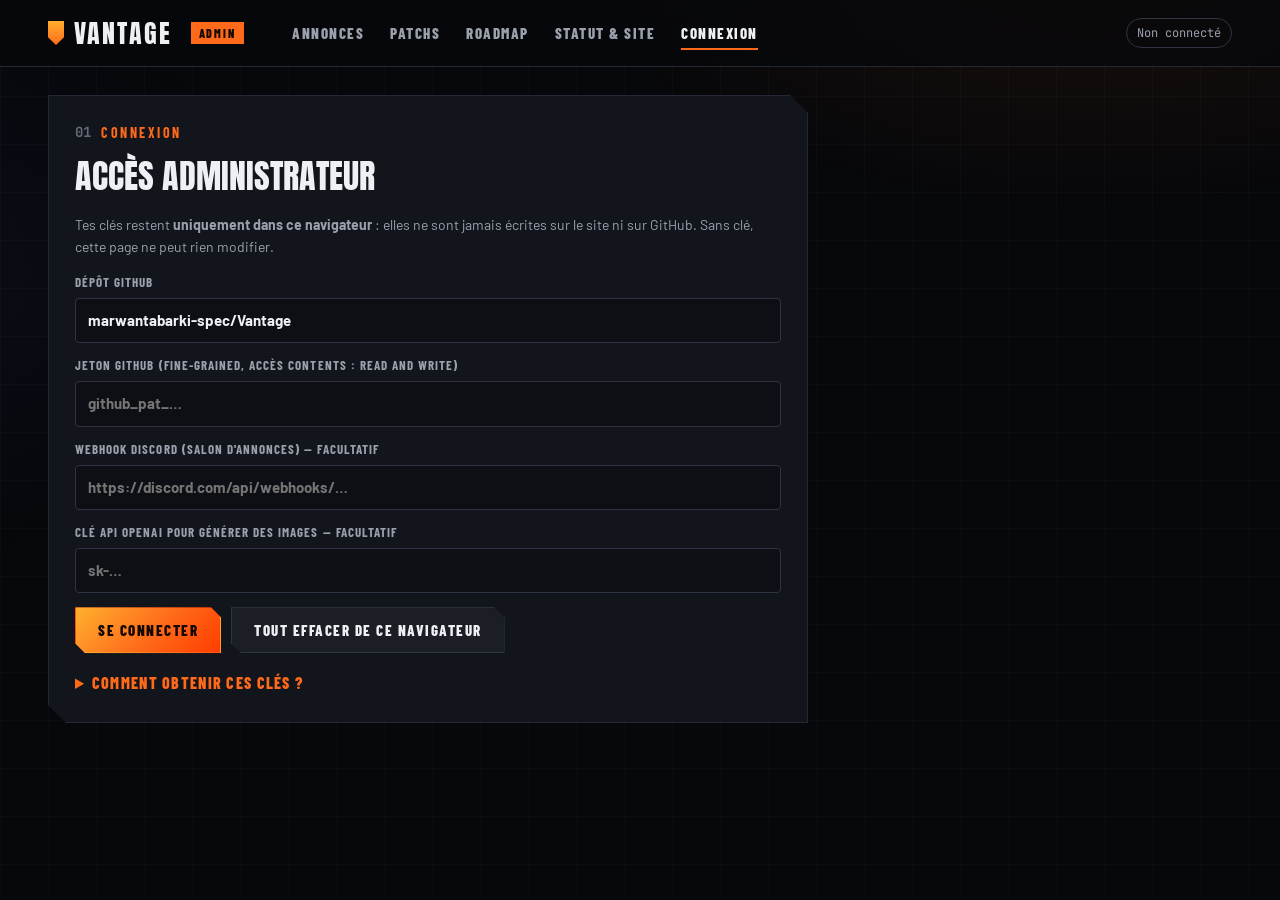
==== admin/index.html @ d1ed4827 "Add files via upload" ====
<!doctype html>
<html lang="fr">
<head>
<meta charset="utf-8">
<meta name="viewport" content="width=device-width, initial-scale=1">
<meta name="robots" content="noindex,nofollow">
<title>VANTAGE · Admin</title>
<link rel="icon" href="../assets/img/favicon.svg" type="image/svg+xml">
<link rel="preconnect" href="https://fonts.googleapis.com">
<link rel="preconnect" href="https://fonts.gstatic.com" crossorigin>
<link href="https://fonts.googleapis.com/css2?family=Anton&family=Barlow+Condensed:wght@500;600;700;800&family=Barlow:wght@400;500;600&family=JetBrains+Mono:wght@500&display=swap" rel="stylesheet">
<link rel="stylesheet" href="../assets/style.css">
<link rel="stylesheet" href="../assets/admin.css">
</head>
<body class="adm">
<header class="top">
  <div class="wrap top-in">
    <a class="brand" href="../"><span class="mark"></span><span class="bname">VANTAGE</span></a>
    <span class="adm-tag">ADMIN</span>
    <nav class="nav adm-tabs" role="tablist">
      <button data-tab="news" class="on">Annonces</button>
      <button data-tab="patches">Patchs</button>
      <button data-tab="roadmap">Roadmap</button>
      <button data-tab="site">Statut &amp; site</button>
      <button data-tab="keys">Connexion</button>
    </nav>
    <span class="adm-sync" id="sync">Hors ligne</span>
  </div>
</header>

<main class="wrap adm-main">
  <!-- LOGIN -->
  <section id="tab-keys" class="tab">
    <div class="adm-card">
      <div class="kicker"><span class="num">01</span>Connexion</div>
      <h2>Accès administrateur</h2>
      <p class="hint">Tes clés restent <b>uniquement dans ce navigateur</b> : elles ne sont jamais écrites sur le site ni sur GitHub. Sans clé, cette page ne peut rien modifier.</p>
      <label>Dépôt GitHub<input id="k-repo" placeholder="marwantabarki-spec/Vantage"></label>
      <label>Jeton GitHub (fine-grained, accès Contents : Read and write)<input id="k-gh" type="password" placeholder="github_pat_…" autocomplete="off"></label>
      <label>Webhook Discord (salon d'annonces) — facultatif<input id="k-wh" type="password" placeholder="https://discord.com/api/webhooks/…" autocomplete="off"></label>
      <label>Clé API OpenAI pour générer des images — facultatif<input id="k-ai" type="password" placeholder="sk-…" autocomplete="off"></label>
      <div class="row"><button class="btn btn-primary" id="k-save">Se connecter</button><button class="btn btn-ghost" id="k-clear">Tout effacer de ce navigateur</button></div>
      <details class="help"><summary>Comment obtenir ces clés ?</summary>
        <ol>
          <li><b>Jeton GitHub</b> : GitHub → photo de profil → Settings → Developer settings → Personal access tokens → <b>Fine-grained tokens</b> → Generate new token. Repository access : <i>Only select repositories</i> → <b>Vantage</b>. Permissions → Repository permissions → <b>Contents : Read and write</b>. Copie le jeton (il commence par <code>github_pat_</code>).</li>
          <li><b>Webhook Discord</b> : sur ton serveur, paramètres du salon d'annonces → Intégrations → Webhooks → Nouveau webhook → Copier l'URL.</li>
          <li><b>Clé OpenAI</b> : platform.openai.com → API keys → Create new secret key. ⚠ L'abonnement ChatGPT (Go, Plus…) ne donne pas accès à l'API : il faut ajouter quelques dollars de crédit dans Billing sur platform.openai.com. Une image coûte environ 0,04 à 0,07 $.</li>
        </ol>
      </details>
    </div>
  </section>

  <!-- NEWS -->
  <section id="tab-news" class="tab on">
    <div class="adm-split">
      <aside class="adm-list"><div class="adm-lh"><b>Annonces</b><button class="btn btn-primary sm" id="news-new">+ Nouvelle</button></div><div id="news-list"></div></aside>
      <div class="adm-edit" id="news-edit"><div class="empty">Choisis une annonce ou crée-en une.</div></div>
    </div>
  </section>

  <!-- PATCHES -->
  <section id="tab-patches" class="tab">
    <div class="adm-split">
      <aside class="adm-list"><div class="adm-lh"><b>Notes de patch</b><button class="btn btn-primary sm" id="patch-new">+ Nouveau</button></div><div id="patch-list"></div></aside>
      <div class="adm-edit" id="patch-edit"><div class="empty">Choisis un patch ou crée-en un.</div></div>
    </div>
  </section>

  <!-- ROADMAP -->
  <section id="tab-roadmap" class="tab">
    <div class="adm-card wide">
      <div class="adm-lh"><div><div class="kicker"><span class="num">//</span>Roadmap</div><h2>Tableau</h2></div><button class="btn btn-primary" id="road-save">Enregistrer et publier</button></div>
      <label>Note en haut de la page<input id="road-note"></label>
      <div class="adm-board" id="road-board"></div>
    </div>
  </section>

  <!-- SITE -->
  <section id="tab-site" class="tab">
    <div class="adm-card wide">
      <div class="adm-lh"><div><div class="kicker"><span class="num">//</span>Site</div><h2>Statut &amp; réglages</h2></div><button class="btn btn-primary" id="site-save">Enregistrer et publier</button></div>
      <div class="grid2">
        <label>État affiché<select id="s-mode"><option value="online">En ligne (normal)</option><option value="degraded">Perturbations</option><option value="maintenance">Maintenance</option></select></label>
        <label>Message d'état (bandeau en haut du site)<input id="s-msg" placeholder="Ex. : Redémarrage des serveurs à 18 h pour la mise à jour 1.6.1"></label>
      </div>
      <label>Bandeau défilant (une ligne par message)<textarea id="s-ticker" rows="4"></textarea></label>
      <div class="grid2">
        <label>Lien Discord<input id="s-discord"></label>
        <label>Lien du jeu Roblox<input id="s-roblox"></label>
      </div>
      <p class="hint">Le nombre de joueurs et les serveurs sont relevés automatiquement sur Roblox toutes les ~10 minutes, et en direct dans le navigateur quand c'est possible.</p>
    </div>
  </section>
</main>

<!-- image picker -->
<dialog id="imgdlg" class="adm-dlg">
  <form method="dialog" class="dlg-in">
    <div class="adm-lh"><b>Image de présentation</b><button class="btn btn-ghost sm" value="cancel">Fermer</button></div>
    <div class="dlg-tabs"><button type="button" data-it="lib" class="on">Bibliothèque</button><button type="button" data-it="up">Importer</button><button type="button" data-it="ai">Générer avec l'IA</button></div>
    <div class="dlg-p on" data-ip="lib"><div class="imggrid" id="img-lib"><div class="empty">Chargement…</div></div></div>
    <div class="dlg-p" data-ip="up">
      <label class="drop" id="drop"><input type="file" id="img-file" accept="image/*" hidden><b>Glisse une image ici</b><span>ou clique pour choisir un fichier (PNG, JPG, WEBP). Elle est redimensionnée en 1600 px et ajoutée au site.</span></label>
    </div>
    <div class="dlg-p" data-ip="ai">
      <div class="grid2">
        <label>Style<select id="ai-style">
          <option value="patch">Affiche de notes de patch</option>
          <option value="roadmap">Visuel de roadmap / saison</option>
          <option value="event">Annonce d'événement</option>
          <option value="free">Libre (seulement ma description)</option>
        </select></label>
        <label>Qualité<select id="ai-q"><option value="medium">Normale (~0,04 $)</option><option value="high">Haute (~0,17 $)</option><option value="low">Brouillon (~0,01 $)</option></select></label>
      </div>
      <label>Description<textarea id="ai-prompt" rows="4" placeholder="Ex. : une mitraillette futuriste rouge et orange avec des veines de lave, posée sur un sol en métal sombre, lumière orange dramatique"></textarea></label>
      <div class="row"><button type="button" class="btn btn-primary" id="ai-go">Générer</button><span class="hint" id="ai-state"></span></div>
      <div id="ai-out" class="ai-out"></div>
    </div>
  </form>
</dialog>

<div class="toast" role="status" aria-live="polite"></div>
<script src="../assets/admin.js"></script>
</body>
</html>
---- assets/style.css ----
:root{
  --bg:#07080b; --bg2:#0d0f14; --panel:#12151c; --panel2:#181c25; --line:#232834; --line2:#2e3443;
  --text:#eef0f4; --dim:#9aa1ad; --dimmer:#646b78;
  --accent:#ff6a1a; --accent2:#ffb02e; --hot:#ff3d00; --discord:#5865f2;
  --new:#3ddc84; --up:#4aa8ff; --fix:#ffb02e; --perf:#c77dff; --bal:#ff5c7a; --bad:#ff4d4d;
  --head:'Anton',Impact,'Arial Narrow',sans-serif; --cond:'Barlow Condensed','Arial Narrow',sans-serif; --body:'Barlow',system-ui,sans-serif; --mono:'JetBrains Mono',ui-monospace,monospace;
  --cut:polygon(0 0,calc(100% - 18px) 0,100% 18px,100% 100%,18px 100%,0 calc(100% - 18px));
}
*{box-sizing:border-box}
html{scroll-behavior:smooth}
body{margin:0;background:var(--bg);color:var(--text);font-family:var(--body);font-size:16px;line-height:1.55;-webkit-font-smoothing:antialiased;overflow-x:hidden}
body::before{content:"";position:fixed;inset:0;pointer-events:none;z-index:-1;
  background:radial-gradient(900px 500px at 85% -10%,rgba(255,106,26,.10),transparent 60%),radial-gradient(700px 500px at -10% 30%,rgba(88,101,242,.06),transparent 60%),
  linear-gradient(rgba(255,255,255,.018) 1px,transparent 1px) 0 0/100% 48px,linear-gradient(90deg,rgba(255,255,255,.018) 1px,transparent 1px) 0 0/48px 100%}
.grain{position:fixed;inset:-50%;pointer-events:none;z-index:100;opacity:.05;
  background-image:url("data:image/svg+xml,%3Csvg xmlns='http://www.w3.org/2000/svg' width='160' height='160'%3E%3Cfilter id='n'%3E%3CfeTurbulence type='fractalNoise' baseFrequency='.9' numOctaves='3'/%3E%3C/filter%3E%3Crect width='100%25' height='100%25' filter='url(%23n)'/%3E%3C/svg%3E");animation:grain 1.2s steps(6) infinite}
@keyframes grain{0%{transform:translate(0,0)}20%{transform:translate(-3%,2%)}40%{transform:translate(2%,-3%)}60%{transform:translate(-2%,-1%)}80%{transform:translate(3%,3%)}}
a{color:inherit}
img{display:block;max-width:100%}
.wrap{max-width:1240px;margin:0 auto;padding:0 28px}
.wrap.narrow{max-width:860px}
h1,h2,h3,h4{margin:0;font-weight:400}
::selection{background:var(--accent);color:#120800}

/* header */
.top{position:sticky;top:0;z-index:30;background:rgba(7,8,11,.78);backdrop-filter:blur(14px) saturate(1.3);-webkit-backdrop-filter:blur(14px) saturate(1.3);border-bottom:1px solid var(--line)}
.top-in{display:flex;align-items:center;gap:18px;height:66px}
.brand{display:flex;align-items:center;gap:10px;text-decoration:none}
.bname{font-family:var(--head);font-size:26px;letter-spacing:.08em}
.mark{width:16px;height:24px;background:linear-gradient(180deg,var(--accent2),var(--accent));clip-path:polygon(0 0,100% 0,100% 68%,50% 100%,0 68%);filter:drop-shadow(0 0 8px rgba(255,106,26,.6))}
.nav{display:flex;align-items:center;gap:2px;margin-left:18px}
.nav a{position:relative;font-family:var(--cond);font-weight:700;text-transform:uppercase;letter-spacing:.1em;font-size:15px;text-decoration:none;color:var(--dim);padding:10px 12px}
.nav a::after{content:"";position:absolute;left:12px;right:12px;bottom:2px;height:2px;background:var(--accent);transform:scaleX(0);transform-origin:left;transition:transform .25s}
.nav a:hover{color:var(--text)} .nav a:hover::after,.nav a.on::after{transform:scaleX(1)}
.nav a.on{color:var(--text)}
.livepill{margin-left:auto;display:inline-flex;align-items:center;gap:8px;font-family:var(--cond);font-weight:700;letter-spacing:.06em;text-decoration:none;font-size:15px;padding:6px 12px;border:1px solid var(--line2);border-radius:999px;background:rgba(61,220,132,.06)}
.livepill em{font-style:normal;color:var(--dim);text-transform:uppercase;font-size:13px}
.ldot,.sdot{width:8px;height:8px;border-radius:50%;background:var(--new);box-shadow:0 0 0 0 rgba(61,220,132,.6);animation:pulse 1.8s infinite;flex:none;display:inline-block}
body[data-mode=maintenance] .ldot,body[data-mode=maintenance] .sdot{background:var(--fix);animation:none}
body[data-mode=degraded] .ldot,body[data-mode=degraded] .sdot{background:var(--fix)}
.off .ldot,.off .sdot,.ldot.off,.sdot.off{background:var(--bad);animation:none}
@keyframes pulse{70%{box-shadow:0 0 0 9px rgba(61,220,132,0)}100%{box-shadow:0 0 0 0 rgba(61,220,132,0)}}
.burger{display:none;background:none;border:1px solid var(--line2);border-radius:6px;width:42px;height:38px;cursor:pointer;position:relative}
.burger span{position:absolute;left:11px;right:11px;height:2px;background:var(--text);transition:.2s}
.burger span:first-child{top:14px}.burger span:last-child{top:22px}
.burger[aria-expanded=true] span:first-child{top:18px;transform:rotate(45deg)}.burger[aria-expanded=true] span:last-child{top:18px;transform:rotate(-45deg)}
.ticker{border-top:1px solid var(--line);overflow:hidden;height:30px;background:linear-gradient(90deg,rgba(255,106,26,.12),rgba(255,106,26,.02))}
.tk{display:flex;width:max-content;animation:tick 38s linear infinite;align-items:center;height:30px}
.tk span{font-family:var(--cond);font-weight:700;text-transform:uppercase;letter-spacing:.14em;font-size:13px;color:#ffd1b3;padding:0 18px;white-space:nowrap}
.tk i{color:var(--accent);font-style:normal;font-size:10px}
@keyframes tick{to{transform:translateX(-50%)}}
.alert{border-bottom:1px solid var(--line)}
.alert .wrap{display:flex;gap:14px;align-items:center;padding-top:12px;padding-bottom:12px;flex-wrap:wrap}
.alert b{font-family:var(--cond);letter-spacing:.12em}
.alert a{margin-left:auto;font-family:var(--cond);font-weight:700;text-transform:uppercase;letter-spacing:.08em;text-decoration:none}
.a-maintenance{background:rgba(255,176,46,.14);color:#ffe0a8}
.a-degraded{background:rgba(255,77,77,.12);color:#ffc4c4}

/* buttons */
.btn{position:relative;display:inline-flex;align-items:center;gap:9px;font-family:var(--cond);font-weight:800;text-transform:uppercase;letter-spacing:.1em;font-size:15px;padding:13px 22px;text-decoration:none;border:1px solid transparent;cursor:pointer;clip-path:polygon(0 0,calc(100% - 10px) 0,100% 10px,100% 100%,10px 100%,0 calc(100% - 10px));transition:transform .15s,filter .15s,background .15s;white-space:nowrap}
.btn:hover{transform:translateY(-2px);filter:brightness(1.12)}
.btn:active{transform:translateY(0)}
.btn:focus-visible,.f:focus-visible,.nav a:focus-visible,a:focus-visible{outline:2px solid var(--accent2);outline-offset:3px}
.btn-primary{background:linear-gradient(135deg,var(--accent2),var(--accent) 55%,var(--hot));color:#140700;box-shadow:0 10px 30px -10px rgba(255,106,26,.7)}
.btn-discord{background:var(--discord);color:#fff}
.btn-ghost{background:rgba(255,255,255,.04);color:var(--text);border-color:var(--line2)}
.btn.sm{padding:8px 14px;font-size:13px}
.ico{width:17px;height:17px;flex:none}
.share{display:flex;flex-wrap:wrap;gap:10px;margin-top:26px}

/* headings */
.kicker{display:flex;align-items:center;gap:10px;font-family:var(--cond);font-weight:700;text-transform:uppercase;letter-spacing:.18em;color:var(--accent);font-size:14px}
.kicker .num{font-family:var(--mono);color:var(--dimmer);letter-spacing:0}
.badge{background:var(--accent);color:#140700;padding:2px 9px;letter-spacing:.08em;clip-path:polygon(0 0,100% 0,calc(100% - 6px) 100%,0 100%)}
.live{width:9px;height:9px;border-radius:50%;background:var(--accent);animation:pulseo 1.8s infinite}
@keyframes pulseo{0%{box-shadow:0 0 0 0 rgba(255,106,26,.7)}70%{box-shadow:0 0 0 10px rgba(255,106,26,0)}100%{box-shadow:0 0 0 0 rgba(255,106,26,0)}}
h1{font-family:var(--head);font-size:clamp(48px,8vw,112px);line-height:.9;letter-spacing:.005em;text-transform:uppercase;margin:14px 0 18px;max-width:13ch;text-shadow:0 8px 40px rgba(0,0,0,.5)}
.lead{font-size:19px;color:#cfd3da;max-width:56ch;margin:0}
.crumb{display:inline-block;font-family:var(--cond);font-weight:700;letter-spacing:.1em;text-transform:uppercase;color:var(--dim);text-decoration:none;margin-bottom:24px;font-size:14px}
.crumb:hover{color:var(--text)}

/* hero */
.hero,.phero{position:relative;overflow:hidden;border-bottom:1px solid var(--line);isolation:isolate}
.bgimg{position:absolute;inset:0;background:center/cover no-repeat;opacity:.6;z-index:-2}
.bgimg.kb{animation:kb 24s ease-in-out infinite alternate;transform-origin:70% 50%}
@keyframes kb{from{transform:scale(1.04)}to{transform:scale(1.14) translateX(-2%)}}
.hero::after,.phero::after{content:"";position:absolute;inset:0;z-index:-1;background:linear-gradient(90deg,var(--bg) 6%,rgba(7,8,11,.82) 40%,rgba(7,8,11,.2) 80%),linear-gradient(0deg,var(--bg) 2%,transparent 50%),linear-gradient(180deg,rgba(7,8,11,.7),transparent 30%)}
.scan{position:absolute;inset:0;z-index:-1;pointer-events:none;background:repeating-linear-gradient(0deg,rgba(255,255,255,.025) 0 1px,transparent 1px 3px);mix-blend-mode:overlay}
.hero-in{display:grid;grid-template-columns:1fr 320px;gap:40px;align-items:end;padding-top:120px;padding-bottom:110px}
.phero .wrap{padding-top:52px;padding-bottom:62px}
.glitch{position:relative}
.glitch::before,.glitch::after{content:attr(data-text);position:absolute;inset:0;pointer-events:none;opacity:0}
.hero:hover .glitch::before{opacity:.7;color:var(--accent);transform:translate(3px,-2px);clip-path:inset(10% 0 55% 0);animation:gl 1.6s infinite steps(2)}
.hero:hover .glitch::after{opacity:.6;color:#4aa8ff;transform:translate(-3px,2px);clip-path:inset(60% 0 8% 0);animation:gl 1.3s infinite steps(2) reverse}
@keyframes gl{0%{clip-path:inset(12% 0 60% 0)}50%{clip-path:inset(48% 0 20% 0)}100%{clip-path:inset(75% 0 4% 0)}}
.hero-status{display:flex;flex-direction:column;gap:4px;text-decoration:none;padding:22px;background:rgba(13,15,20,.72);border:1px solid var(--line2);backdrop-filter:blur(10px);clip-path:var(--cut);transition:border-color .2s,transform .2s}
.hero-status:hover{border-color:var(--accent);transform:translateY(-3px)}
.hs-top{display:flex;align-items:center;gap:8px;font-family:var(--cond);font-weight:700;text-transform:uppercase;letter-spacing:.12em;font-size:13px;color:var(--dim)}
.hero-status>b{font-family:var(--head);font-size:64px;line-height:1;margin-top:6px;font-weight:400}
.hs-l{color:var(--dim);font-size:14px}
.hs-row{display:flex;gap:18px;margin-top:12px;padding-top:12px;border-top:1px solid var(--line);font-size:14px;color:var(--dim)}
.hs-row b{color:var(--text);font-family:var(--cond);font-size:18px}
.hs-go{margin-top:10px;font-family:var(--cond);font-weight:800;text-transform:uppercase;letter-spacing:.1em;color:var(--accent);font-size:14px}
.shero{border-bottom:1px solid var(--line);position:relative;overflow:hidden}
.shero::after{content:"";position:absolute;right:-120px;top:-60px;width:520px;height:340px;background:linear-gradient(135deg,rgba(255,106,26,.25),transparent 70%);transform:skewX(-20deg);filter:blur(10px);z-index:-1}
.shero .wrap{padding-top:70px;padding-bottom:54px}
.pfacts{display:flex;flex-wrap:wrap;gap:28px;margin-top:26px}
.pfacts div{display:flex;flex-direction:column}
.pfacts b{font-family:var(--head);font-size:34px;line-height:1;font-weight:400}
.pfacts span{font-family:var(--cond);font-weight:600;text-transform:uppercase;letter-spacing:.1em;color:var(--dim);font-size:13px}

/* stats */
.stats{display:grid;grid-template-columns:1.4fr repeat(4,1fr);gap:1px;background:var(--line);border:1px solid var(--line);margin-top:-46px;position:relative;z-index:2;clip-path:var(--cut)}
.wrap>.stats:first-child{margin-top:-46px}
.status .stats,.sbanner+.stats{margin-top:18px}
.stat{background:rgba(13,15,20,.94);padding:18px 20px;display:flex;flex-direction:column;gap:6px}
.stat .sl{display:flex;align-items:center;gap:8px;font-family:var(--cond);font-weight:700;text-transform:uppercase;letter-spacing:.12em;color:var(--dim);font-size:13px}
.stat b{font-family:var(--head);font-weight:400;font-size:34px;line-height:1}
.stat.big b{font-size:44px;color:var(--accent)}

/* sections */
.sect-head{display:flex;align-items:flex-end;justify-content:space-between;gap:16px;margin:72px 0 22px}
.sect-head h2{font-family:var(--head);font-size:clamp(34px,4vw,48px);text-transform:uppercase;letter-spacing:.01em;margin-top:6px}
.more{font-family:var(--cond);font-weight:800;text-transform:uppercase;letter-spacing:.1em;color:var(--accent);text-decoration:none;white-space:nowrap}
.more:hover{color:var(--accent2)}

/* news */
.news{display:grid;grid-template-columns:repeat(3,1fr);gap:18px;margin:26px 0}
.news .ncard.feat{grid-column:span 3;grid-template-columns:1.25fr 1fr;display:grid}
.ncard{display:flex;flex-direction:column;background:var(--panel);border:1px solid var(--line);text-decoration:none;overflow:hidden;clip-path:var(--cut);transition:border-color .2s,transform .2s}
.ncard:hover{border-color:var(--accent);transform:translateY(-3px)}
.nimg{aspect-ratio:16/9;overflow:hidden;background:#000}
.nimg img{width:100%;height:100%;object-fit:cover;transition:transform .6s}
.ncard:hover .nimg img{transform:scale(1.06)}
.ncard.feat .nimg{aspect-ratio:auto;min-height:300px}
.nbody{display:flex;gap:16px;padding:18px 20px 22px}
.ncard.feat .nbody{padding:30px;align-items:flex-start}
.ndate{display:flex;flex-direction:column;align-items:center;min-width:52px;padding:6px 4px;border:1px solid var(--line2);font-family:var(--cond);line-height:1}
.ndate b{font-family:var(--head);font-weight:400;font-size:26px}
.ndate span{font-weight:700;letter-spacing:.1em;font-size:12px;color:var(--accent);margin-top:4px}
.nbody h3{font-family:var(--head);font-size:24px;text-transform:uppercase;margin:4px 0 6px;line-height:1.05}
.ncard.feat h3{font-size:clamp(30px,3.4vw,44px)}
.nbody p{margin:0;color:var(--dim);font-size:15px}
.pin{color:var(--accent2)}
.meta{font-family:var(--cond);font-weight:700;text-transform:uppercase;letter-spacing:.12em;color:var(--dimmer);font-size:13px}

/* patch cards */
.grid{display:grid;grid-template-columns:repeat(auto-fill,minmax(330px,1fr));gap:18px;margin:26px 0 8px}
.pcard{position:relative;display:flex;flex-direction:column;background:var(--panel);border:1px solid var(--line);overflow:hidden;text-decoration:none;clip-path:var(--cut);transition:border-color .2s,transform .2s}
.pcard:hover{border-color:var(--accent);transform:translateY(-3px)}
.corner{position:absolute;right:0;top:0;width:18px;height:18px;background:var(--accent);clip-path:polygon(0 0,100% 100%,100% 0);opacity:0;transition:.2s}
.pcard:hover .corner{opacity:1}
.pimg{position:relative;aspect-ratio:16/9;overflow:hidden;background:#000}
.pimg img{width:100%;height:100%;object-fit:cover;transition:transform .6s}
.pcard:hover .pimg img{transform:scale(1.06)}
.ver{position:absolute;left:12px;top:12px;background:var(--accent);color:#140700;font-family:var(--cond);font-weight:800;letter-spacing:.08em;padding:3px 10px;font-size:14px;clip-path:polygon(0 0,100% 0,calc(100% - 6px) 100%,0 100%)}
.pbody{padding:18px 20px 20px;display:flex;flex-direction:column;gap:6px;flex:1}
.pbody h3{font-family:var(--head);font-size:28px;text-transform:uppercase;letter-spacing:.01em;line-height:1.05}
.pbody p{margin:0;color:var(--dim);font-size:15px}
.chips{display:flex;flex-wrap:wrap;gap:6px;margin-top:auto;padding-top:12px}
.chip{font-family:var(--cond);font-weight:800;font-size:12px;letter-spacing:.08em;text-transform:uppercase;padding:3px 8px;background:var(--panel2);border:1px solid var(--line)}
.t-new{color:var(--new)} .t-up{color:var(--up)} .t-fix{color:var(--fix)} .t-perf{color:var(--perf)} .t-bal{color:var(--bal)}

/* patch page */
.pgrid{display:grid;grid-template-columns:280px 1fr;gap:40px;margin-top:44px;margin-bottom:24px}
.side{position:sticky;top:110px;align-self:start;display:flex;flex-direction:column;gap:14px}
.box{background:var(--panel);border:1px solid var(--line);padding:18px;clip-path:var(--cut)}
.bt{font-family:var(--cond);font-weight:800;text-transform:uppercase;letter-spacing:.14em;font-size:13px;color:var(--accent);margin-bottom:12px}
.hl{margin:0;padding:0;list-style:none;display:flex;flex-direction:column;gap:9px}
.hl li{padding-left:18px;position:relative;font-weight:600}
.hl li::before{content:"";position:absolute;left:0;top:.5em;width:8px;height:8px;background:var(--accent);transform:rotate(45deg)}
.toc{display:flex;flex-direction:column}
.toc a{display:flex;justify-content:space-between;color:var(--dim);text-decoration:none;padding:6px 0 6px 12px;border-left:2px solid var(--line)}
.toc a em{font-style:normal;font-family:var(--mono);font-size:12px;color:var(--dimmer)}
.toc a:hover,.toc a.on{color:var(--text);border-left-color:var(--accent)}
.filters{display:flex;flex-wrap:wrap;gap:8px;margin-bottom:6px;position:sticky;top:96px;z-index:5;padding:10px 0;background:linear-gradient(var(--bg) 70%,transparent)}
.f{display:inline-flex;align-items:center;gap:7px;font-family:var(--cond);font-weight:800;text-transform:uppercase;letter-spacing:.1em;font-size:14px;background:var(--panel);color:var(--dim);border:1px solid var(--line2);padding:7px 14px;border-radius:999px;cursor:pointer}
.f i{width:8px;height:8px;border-radius:50%;background:currentColor}
.f.on{background:var(--text);color:var(--bg);border-color:var(--text)}
.nsec{margin-top:36px;scroll-margin-top:150px}
.nsec h2{display:flex;align-items:baseline;justify-content:space-between;font-family:var(--head);font-size:34px;text-transform:uppercase;padding-bottom:12px;border-bottom:2px solid var(--line);margin-bottom:4px;position:relative}
.nsec h2::after{content:"";position:absolute;left:0;bottom:-2px;width:64px;height:2px;background:var(--accent)}
.nsec h2 em{font-style:normal;font-family:var(--mono);font-size:14px;color:var(--dimmer)}
.notes{list-style:none;margin:0;padding:0}
.notes li{display:grid;grid-template-columns:140px 1fr;gap:16px;padding:14px 10px;border-bottom:1px solid #191d26;transition:background .15s}
.notes li:hover{background:rgba(255,255,255,.02)}
.notes li.hide{display:none}
.tag{font-family:var(--cond);font-weight:800;font-size:13px;letter-spacing:.1em;padding-top:2px}
.nsec.empty{display:none}
.endshare{display:flex;flex-wrap:wrap;align-items:center;justify-content:space-between;gap:16px;margin-top:44px;padding:24px;background:linear-gradient(120deg,rgba(88,101,242,.16),rgba(255,106,26,.08));border:1px solid var(--line);clip-path:var(--cut)}
.endshare p{margin:6px 0 0;color:var(--dim)}
.endshare .share{margin-top:0}
.pager{display:flex;justify-content:space-between;gap:12px;margin-top:30px}
.pager a{display:flex;flex-direction:column;font-family:var(--cond);font-weight:800;text-transform:uppercase;letter-spacing:.06em;color:var(--text);text-decoration:none;padding:14px 18px;border:1px solid var(--line);flex:1;max-width:48%}
.pager a.r{text-align:right;margin-left:auto}
.pager small{color:var(--dimmer);letter-spacing:.12em;font-size:12px}
.pager a:hover{border-color:var(--accent)}
.post{margin:40px 0}
.post p{font-size:19px;color:#d6d9df;margin:0 0 18px}

/* roadmap */
.board{display:grid;grid-template-columns:repeat(4,1fr);gap:14px;margin:26px 0}
.rcol{background:var(--bg2);border:1px solid var(--line);padding:16px;position:relative}
.rcol::before{content:"";position:absolute;left:0;right:0;top:0;height:3px;background:var(--line2)}
.r-done::before{background:var(--new)} .r-progress::before{background:linear-gradient(90deg,var(--accent),var(--accent2))} .r-planned::before{background:var(--up)}
.rhead{display:flex;align-items:center;gap:9px;font-family:var(--cond);font-weight:800;text-transform:uppercase;letter-spacing:.12em;margin-bottom:14px}
.rn{font-family:var(--mono);color:var(--dimmer);font-weight:500;letter-spacing:0}
.rhead .n{margin-left:auto;color:var(--dimmer);font-family:var(--mono);font-weight:500}
.dot{width:9px;height:9px;border-radius:50%}
.r-done .dot{background:var(--new)} .r-progress .dot{background:var(--accent);animation:pulseo 1.8s infinite} .r-planned .dot{background:var(--up)} .r-ideas .dot{background:var(--dimmer)}
.rcol ul{list-style:none;margin:0;padding:0;display:flex;flex-direction:column;gap:10px}
.ritem{background:var(--panel);border:1px solid var(--line);padding:14px;transition:border-color .2s,transform .2s}
.ritem:hover{border-color:var(--line2);transform:translateX(3px)}
.rtag{display:inline-block;font-family:var(--cond);font-weight:800;font-size:11px;letter-spacing:.12em;text-transform:uppercase;color:var(--dim);border:1px solid var(--line2);padding:1px 7px}
.r-done .rtag{color:var(--new);border-color:rgba(61,220,132,.35)}
.r-progress .rtag{color:var(--accent);border-color:rgba(255,106,26,.4)}
.ritem h4{font-family:var(--cond);font-weight:800;font-size:20px;text-transform:uppercase;letter-spacing:.03em;margin:8px 0 4px;line-height:1.1}
.ritem p{margin:0;color:var(--dim);font-size:14px}

/* status */
.sbanner{display:flex;align-items:center;gap:16px;margin-top:36px;padding:20px 22px;background:var(--panel);border:1px solid var(--line);border-left:4px solid var(--new);clip-path:var(--cut)}
.sbanner .sdot{width:14px;height:14px}
.sbanner div{display:flex;flex-direction:column}
.sbanner b{font-family:var(--head);font-weight:400;font-size:28px;text-transform:uppercase;line-height:1.1}
.sbanner span{color:var(--dim)}
.sbanner .upd{margin-left:auto;font-family:var(--cond);text-transform:uppercase;letter-spacing:.1em;font-size:13px;text-align:right}
.sbanner .upd b{font-family:var(--cond);font-size:14px;color:var(--text)}
body[data-mode=maintenance] .sbanner,body[data-mode=degraded] .sbanner{border-left-color:var(--fix)}
.sbanner.off{border-left-color:var(--bad)}
.servers{display:grid;grid-template-columns:repeat(auto-fill,minmax(250px,1fr));gap:12px}
.srv{background:var(--panel);border:1px solid var(--line);padding:14px 16px}
.srv-h{display:flex;justify-content:space-between;font-family:var(--cond);font-weight:800;text-transform:uppercase;letter-spacing:.08em}
.srv-h span{color:var(--dim);font-family:var(--mono);font-weight:500;font-size:13px;letter-spacing:0}
.bar{height:6px;background:var(--panel2);margin:10px 0 8px;overflow:hidden}
.bar i{display:block;height:100%;background:linear-gradient(90deg,var(--accent),var(--accent2))}
.srv-f{display:flex;gap:14px;font-family:var(--mono);font-size:12px;color:var(--dim)}
.empty{grid-column:1/-1;padding:28px;text-align:center;color:var(--dim);border:1px dashed var(--line2)}
.fine{color:var(--dimmer);font-size:14px;margin-top:18px}

/* footer */
.foot{margin-top:90px;border-top:1px solid var(--line);background:linear-gradient(180deg,var(--bg2),var(--bg))}
.foot-cta{display:flex;flex-wrap:wrap;align-items:center;justify-content:space-between;gap:20px;padding:56px 0 40px;border-bottom:1px solid var(--line)}
.foot-cta h2{font-family:var(--head);font-size:clamp(40px,5vw,64px);text-transform:uppercase;line-height:1;margin-top:8px}
.foot-cta .share{margin-top:0}
.foot-in{display:flex;flex-wrap:wrap;align-items:center;gap:22px;padding:26px 0 34px;color:var(--dimmer);font-size:14px}
.foot-in nav{display:flex;gap:16px;flex-wrap:wrap}
.foot-in nav a{text-decoration:none;color:var(--dim);font-family:var(--cond);font-weight:700;text-transform:uppercase;letter-spacing:.08em}
.foot-in nav a:hover{color:var(--text)}
.legal{margin-left:auto}
.toast{position:fixed;left:50%;bottom:24px;transform:translate(-50%,20px);opacity:0;background:var(--text);color:var(--bg);font-weight:600;padding:11px 18px;transition:.2s;pointer-events:none;z-index:200;clip-path:polygon(0 0,calc(100% - 8px) 0,100% 8px,100% 100%,8px 100%,0 calc(100% - 8px))}
.toast.show{opacity:1;transform:translate(-50%,0)}

/* reveal */
.rv{opacity:0;transform:translateY(18px);transition:opacity .6s ease,transform .6s ease}
.rv.in{opacity:1;transform:none}

@media (max-width:1080px){
  .nav a{padding:10px 8px;font-size:14px}
  .hero-in{grid-template-columns:1fr}
  .hero-status{max-width:360px}
  .stats{grid-template-columns:repeat(3,1fr)}
  .stat.big{grid-column:span 3}
  .board{grid-template-columns:repeat(2,1fr)}
  .pgrid{grid-template-columns:1fr}
  .side{position:static}
  .news{grid-template-columns:1fr 1fr}
  .news .ncard.feat{grid-column:span 2}
}
@media (max-width:860px){
  .burger{display:block}
  .hide-m{display:none}
  .nav{display:none;position:absolute;top:66px;left:0;right:0;flex-direction:column;align-items:stretch;background:var(--bg2);border-bottom:1px solid var(--line);padding:8px 16px 14px;margin:0}
  .nav.open{display:flex}
  .nav a{padding:12px 4px}
  .livepill{margin-left:auto}
}
@media (max-width:640px){
  .wrap{padding:0 16px}
  .bname{font-size:22px}
  .livepill em{display:none}
  .hero-in{padding-top:70px;padding-bottom:84px}
  .stats{grid-template-columns:1fr 1fr}
  .stat.big{grid-column:span 2}
  .board,.news{grid-template-columns:1fr}
  .news .ncard.feat{grid-column:auto;grid-template-columns:1fr}
  .ncard.feat .nimg{min-height:0;aspect-ratio:16/9}
  .notes li{grid-template-columns:1fr;gap:4px}
  .grid{grid-template-columns:1fr}
  .sbanner{flex-wrap:wrap}
  .sbanner .upd{margin-left:0;text-align:left}
  .pager{flex-direction:column}
  .pager a{max-width:none}
  .legal{margin-left:0}
  .sect-head{flex-wrap:wrap;margin-top:56px}
  .more{white-space:normal}
  .hero-status{max-width:none}
}
@media (prefers-reduced-motion:reduce){*,*::before,*::after{transition:none!important;animation:none!important}.rv{opacity:1;transform:none}}
---- assets/admin.css ----
.adm .top .nav{display:flex;position:static}
.adm-tag{font-family:var(--cond);font-weight:800;letter-spacing:.16em;font-size:12px;color:#140700;background:var(--accent);padding:2px 8px}
.adm-tabs button{background:none;border:0;color:var(--dim);font-family:var(--cond);font-weight:800;text-transform:uppercase;letter-spacing:.1em;font-size:15px;padding:10px 12px;cursor:pointer;position:relative}
.adm-tabs button.on{color:var(--text)}
.adm-tabs button.on::after{content:"";position:absolute;left:12px;right:12px;bottom:2px;height:2px;background:var(--accent)}
.adm-sync{margin-left:auto;font-family:var(--mono);font-size:12px;color:var(--dim);padding:5px 10px;border:1px solid var(--line2);border-radius:999px;white-space:nowrap}
.adm-sync.ok{color:var(--new);border-color:rgba(61,220,132,.4)}
.adm-sync.busy{color:var(--accent2);border-color:rgba(255,176,46,.4)}
.adm-sync.err{color:var(--bad);border-color:rgba(255,77,77,.4)}
.adm-main{padding-top:28px;padding-bottom:80px}
.tab{display:none}.tab.on{display:block}
.adm-card{background:var(--panel);border:1px solid var(--line);padding:26px;max-width:760px;clip-path:var(--cut)}
.adm-card.wide{max-width:none}
.adm-card h2,.adm-edit h2{font-family:var(--head);font-size:34px;text-transform:uppercase;margin:6px 0 12px}
.hint{color:var(--dim);font-size:14px;margin:4px 0 14px}
.adm label{display:flex;flex-direction:column;gap:6px;font-family:var(--cond);font-weight:700;text-transform:uppercase;letter-spacing:.08em;font-size:13px;color:var(--dim);margin:12px 0}
.adm input,.adm textarea,.adm select{font:inherit;font-family:var(--body);text-transform:none;letter-spacing:0;font-size:15px;color:var(--text);background:var(--bg2);border:1px solid var(--line2);padding:10px 12px;border-radius:4px;width:100%}
.adm input:focus,.adm textarea:focus,.adm select:focus{outline:none;border-color:var(--accent)}
.adm input[type=checkbox]{width:18px;height:18px;accent-color:var(--accent)}
.chk{flex-direction:row!important;align-items:center}
.row{display:flex;flex-wrap:wrap;gap:10px;align-items:center;margin-top:14px}
.grid2{display:grid;grid-template-columns:1fr 1fr;gap:0 16px}
.grid3{display:grid;grid-template-columns:1fr 1fr 1fr;gap:0 16px}
.help{margin-top:18px;color:var(--dim)}
.help summary{cursor:pointer;font-family:var(--cond);font-weight:800;text-transform:uppercase;letter-spacing:.08em;color:var(--accent)}
.help li{margin:8px 0}
.adm-split{display:grid;grid-template-columns:300px 1fr;gap:20px;align-items:start}
.adm-list{background:var(--panel);border:1px solid var(--line);padding:14px;position:sticky;top:90px}
.adm-lh{display:flex;align-items:center;justify-content:space-between;gap:12px;margin-bottom:12px}
.adm-lh b{font-family:var(--cond);font-weight:800;text-transform:uppercase;letter-spacing:.1em}
.li{display:block;width:100%;text-align:left;background:var(--bg2);border:1px solid var(--line);color:var(--text);padding:10px 12px;margin-bottom:6px;cursor:pointer;font:inherit}
.li small{display:block;color:var(--dimmer);font-family:var(--mono);font-size:11px}
.li.on{border-color:var(--accent);background:rgba(255,106,26,.08)}
.adm-edit{background:var(--panel);border:1px solid var(--line);padding:24px;min-height:300px}
.imgpick{display:flex;gap:14px;align-items:center}
.imgpick img{width:200px;aspect-ratio:16/9;object-fit:cover;border:1px solid var(--line2);background:#000}
.secb{border:1px solid var(--line2);padding:14px;margin:14px 0;background:var(--bg2)}
.itemrow{display:grid;grid-template-columns:150px 1fr auto;gap:8px;margin:8px 0;align-items:start}
.itemrow textarea{min-height:42px}
.x{background:none;border:1px solid var(--line2);color:var(--dim);width:36px;height:40px;cursor:pointer;border-radius:4px}
.x:hover{color:var(--bad);border-color:var(--bad)}
.adm-board{display:grid;grid-template-columns:repeat(4,1fr);gap:12px;margin-top:16px}
.ab-col{background:var(--bg2);border:1px solid var(--line);padding:12px}
.ab-col h3{font-family:var(--cond);font-weight:800;text-transform:uppercase;letter-spacing:.1em;font-size:16px;margin-bottom:10px;display:flex;justify-content:space-between}
.ab-it{background:var(--panel);border:1px solid var(--line);padding:10px;margin-bottom:8px}
.ab-it input,.ab-it textarea{font-size:14px;padding:7px 9px;margin-bottom:6px}
.ab-tools{display:flex;gap:4px;flex-wrap:wrap}
.ab-tools button{background:var(--panel2);border:1px solid var(--line2);color:var(--dim);padding:4px 8px;cursor:pointer;font-family:var(--mono);font-size:12px}
.ab-tools button:hover{color:var(--text);border-color:var(--accent)}
.adm-dlg{background:var(--panel);color:var(--text);border:1px solid var(--line2);padding:0;width:min(920px,94vw);max-height:90vh}
.adm-dlg::backdrop{background:rgba(0,0,0,.7);backdrop-filter:blur(4px)}
.dlg-in{padding:20px;display:block}
.dlg-tabs{display:flex;gap:6px;margin-bottom:14px}
.dlg-tabs button{background:var(--bg2);border:1px solid var(--line2);color:var(--dim);padding:8px 14px;cursor:pointer;font-family:var(--cond);font-weight:800;text-transform:uppercase;letter-spacing:.08em}
.dlg-tabs button.on{color:var(--bg);background:var(--text)}
.dlg-p{display:none}.dlg-p.on{display:block}
.imggrid{display:grid;grid-template-columns:repeat(auto-fill,minmax(180px,1fr));gap:10px;max-height:56vh;overflow:auto}
.imggrid button{padding:0;border:2px solid transparent;background:#000;cursor:pointer}
.imggrid button:hover{border-color:var(--accent)}
.imggrid img{width:100%;aspect-ratio:16/9;object-fit:cover}
.drop{display:flex!important;flex-direction:column;align-items:center;justify-content:center;text-align:center;gap:8px;min-height:220px;border:2px dashed var(--line2);cursor:pointer;text-transform:none!important}
.drop b{font-family:var(--head);font-size:26px;color:var(--text);font-weight:400;text-transform:uppercase}
.drop.over{border-color:var(--accent);background:rgba(255,106,26,.06)}
.ai-out img{width:100%;margin-top:14px;border:1px solid var(--line2)}
@media (max-width:900px){.adm-split{grid-template-columns:1fr}.adm-list{position:static}.adm-board{grid-template-columns:1fr 1fr}.grid2,.grid3{grid-template-columns:1fr}.adm .top-in{flex-wrap:wrap;height:auto;padding:10px 0}.adm-tabs{order:3;width:100%;overflow:auto}}
@media (max-width:560px){.adm-board{grid-template-columns:1fr}.itemrow{grid-template-columns:1fr auto}.itemrow select{grid-column:1/-1}}
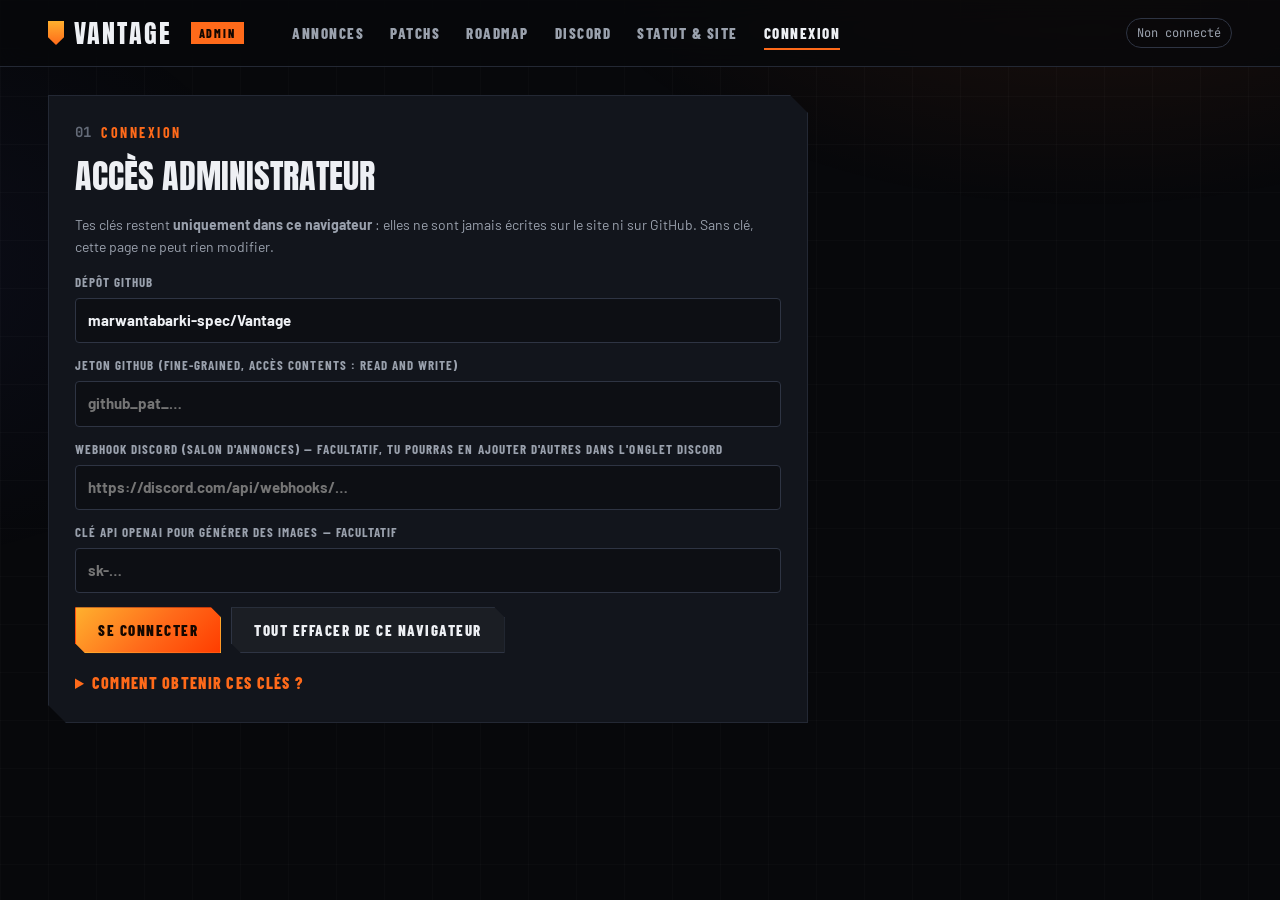
==== commit ca685ae4: "Add files via upload" ====
--- a/admin/index.html
+++ b/admin/index.html
@@ -21,6 +21,7 @@
       <button data-tab="news" class="on">Annonces</button>
       <button data-tab="patches">Patchs</button>
       <button data-tab="roadmap">Roadmap</button>
+      <button data-tab="discord">Discord</button>
       <button data-tab="site">Statut &amp; site</button>
       <button data-tab="keys">Connexion</button>
     </nav>
@@ -37,7 +38,7 @@
       <p class="hint">Tes clés restent <b>uniquement dans ce navigateur</b> : elles ne sont jamais écrites sur le site ni sur GitHub. Sans clé, cette page ne peut rien modifier.</p>
       <label>Dépôt GitHub<input id="k-repo" placeholder="marwantabarki-spec/Vantage"></label>
       <label>Jeton GitHub (fine-grained, accès Contents : Read and write)<input id="k-gh" type="password" placeholder="github_pat_…" autocomplete="off"></label>
-      <label>Webhook Discord (salon d'annonces) — facultatif<input id="k-wh" type="password" placeholder="https://discord.com/api/webhooks/…" autocomplete="off"></label>
+      <label>Webhook Discord (salon d'annonces) — facultatif, tu pourras en ajouter d'autres dans l'onglet Discord<input id="k-wh" type="password" placeholder="https://discord.com/api/webhooks/…" autocomplete="off"></label>
       <label>Clé API OpenAI pour générer des images — facultatif<input id="k-ai" type="password" placeholder="sk-…" autocomplete="off"></label>
       <div class="row"><button class="btn btn-primary" id="k-save">Se connecter</button><button class="btn btn-ghost" id="k-clear">Tout effacer de ce navigateur</button></div>
       <details class="help"><summary>Comment obtenir ces clés ?</summary>
@@ -72,6 +73,39 @@
       <div class="adm-lh"><div><div class="kicker"><span class="num">//</span>Roadmap</div><h2>Tableau</h2></div><button class="btn btn-primary" id="road-save">Enregistrer et publier</button></div>
       <label>Note en haut de la page<input id="road-note"></label>
       <div class="adm-board" id="road-board"></div>
+    </div>
+  </section>
+
+  <!-- DISCORD -->
+  <section id="tab-discord" class="tab">
+    <div class="dc-wrap">
+      <aside class="dc-side">
+        <div class="adm-card">
+          <div class="kicker"><span class="num">//</span>Webhook Discord</div>
+          <h2>Message</h2>
+          <p class="hint" id="dc-origin">Message libre</p>
+          <label>Salon<select id="dc-hooks"></select></label>
+          <div class="row tight"><button class="btn btn-ghost sm" id="dc-addhook">+ Webhook</button><button class="btn btn-ghost sm" id="dc-delhook">Retirer</button></div>
+          <div class="bt" style="margin-top:20px">Partir de la page du site</div>
+          <div class="row tight"><button class="btn btn-ghost sm" id="dc-t-news">Dernière annonce</button><button class="btn btn-ghost sm" id="dc-t-patch">Dernier patch</button><button class="btn btn-ghost sm" id="dc-t-road">Roadmap</button><button class="btn btn-ghost sm" id="dc-t-blank">Vierge</button></div>
+          <div class="bt" style="margin-top:20px">Mention</div>
+          <div class="row tight"><button class="btn btn-ghost sm" id="dc-ping-e">@everyone</button><button class="btn btn-ghost sm" id="dc-ping-h">@here</button></div>
+          <div class="bt" style="margin-top:20px">Cartes (10 max)</div>
+          <div id="dc-embeds"></div>
+          <button class="btn btn-ghost sm" id="dc-addemb">+ Carte</button>
+        </div>
+      </aside>
+      <div class="dc-main">
+        <div class="dc-tips">Clique sur un texte pour l’écrire · clique sur une image pour la changer (clic droit = retirer) · clique sur la barre de couleur · jusqu’à 4 images par carte (galerie)</div>
+        <div class="dc-preview" id="dc-preview"></div>
+        <div class="dc-actions">
+          <span class="dc-count" id="dc-count"></span>
+          <button class="btn btn-ghost" id="dc-json">Copier le JSON</button>
+          <button class="btn btn-ghost" id="dc-update" disabled>Mettre à jour le dernier envoi</button>
+          <button class="btn btn-discord" id="dc-send">Envoyer sur Discord</button>
+        </div>
+        <p class="hint" id="dc-last"></p>
+      </div>
     </div>
   </section>
 
@@ -121,5 +155,6 @@
 
 <div class="toast" role="status" aria-live="polite"></div>
 <script src="../assets/admin.js"></script>
+<script src="../assets/discord.js"></script>
 </body>
 </html>
--- a/assets/admin.css
+++ b/assets/admin.css
@@ -64,3 +64,77 @@
 .ai-out img{width:100%;margin-top:14px;border:1px solid var(--line2)}
 @media (max-width:900px){.adm-split{grid-template-columns:1fr}.adm-list{position:static}.adm-board{grid-template-columns:1fr 1fr}.grid2,.grid3{grid-template-columns:1fr}.adm .top-in{flex-wrap:wrap;height:auto;padding:10px 0}.adm-tabs{order:3;width:100%;overflow:auto}}
 @media (max-width:560px){.adm-board{grid-template-columns:1fr}.itemrow{grid-template-columns:1fr auto}.itemrow select{grid-column:1/-1}}
+
+/* ---------------------------------------------------------------- Discord composer */
+.dc-wrap{display:grid;grid-template-columns:330px 1fr;gap:20px;align-items:start}
+.dc-side{position:sticky;top:90px}
+.dc-side .adm-card{padding:20px}
+.row.tight{margin-top:8px;gap:6px}
+.dc-emb{background:var(--bg2);border:1px solid var(--line);padding:10px;margin:8px 0;display:flex;flex-direction:column;gap:6px}
+.dc-emb b{font-family:var(--cond);text-transform:uppercase;letter-spacing:.08em;display:flex;align-items:center;gap:8px}
+.dc-sw{position:absolute;width:0;height:0}
+.dc-emb input{font-size:13px;padding:7px 9px}
+.mini{background:var(--panel2);border:1px solid var(--line2);color:var(--dim);padding:5px 8px;cursor:pointer;font-family:var(--cond);font-weight:700;letter-spacing:.04em;font-size:12px;text-transform:uppercase}
+.mini:hover{color:var(--text);border-color:var(--accent)} .mini.bad:hover{border-color:var(--bad);color:var(--bad)}
+.dc-tips{font-family:var(--cond);font-weight:600;letter-spacing:.06em;text-transform:uppercase;font-size:12px;color:var(--dim);margin-bottom:10px}
+.dc-preview{background:#313338;border:1px solid #1e1f22;border-radius:8px;padding:18px 18px 22px;font-family:'gg sans','Noto Sans','Barlow',system-ui,sans-serif;color:#dbdee1;font-size:15px;line-height:1.375}
+.dc-actions{display:flex;flex-wrap:wrap;align-items:center;gap:10px;margin-top:14px}
+.dc-count{margin-right:auto;font-family:var(--mono);font-size:12px;color:var(--dim)}
+.dc-count.bad{color:var(--bad)}
+.dc-actions .btn:disabled{opacity:.45;cursor:not-allowed;transform:none}
+/* discord look */
+.dmsg{display:flex;gap:16px}
+.dav{flex:none;width:40px;height:40px;border-radius:50%;overflow:hidden;border:0;padding:0;cursor:pointer;background:var(--accent);color:#140700;font-family:var(--head);font-size:20px}
+.dav img{width:100%;height:100%;object-fit:cover}
+.dbody{flex:1;min-width:0}
+.dhead{display:flex;align-items:baseline;gap:6px;flex-wrap:wrap}
+.dname{font-weight:600;color:#f2f3f5;font-size:16px}
+.dapp{background:#5865f2;color:#fff;font-size:10px;font-weight:700;padding:1px 5px;border-radius:3px;letter-spacing:.02em;transform:translateY(-2px)}
+.dtime{color:#949ba4;font-size:12px}
+.dcontent{margin:2px 0 4px;white-space:normal;min-height:22px}
+.ment{background:rgba(88,101,242,.3);color:#c9cdfb;border-radius:3px;padding:0 2px;font-weight:500}
+.demb{position:relative;display:grid;grid-template-columns:4px 1fr;max-width:520px;background:#2b2d31;border-radius:4px;margin-top:8px;overflow:hidden}
+.demb>.dgrid,.demb>.dimgs,.demb>.dfoot{grid-column:2}
+.dbar{grid-row:1/span 3;background:var(--bar);cursor:pointer;position:relative}
+.dbar input{position:absolute;inset:0;opacity:0;cursor:pointer;width:100%;height:100%}
+.dgrid{display:grid;grid-template-columns:1fr auto;gap:16px;padding:10px 16px 0 12px}
+.dmain{min-width:0}
+.dauthor{display:flex;align-items:center;gap:8px;margin-top:4px}
+.dauthor img{width:24px;height:24px;border-radius:50%}
+.dauthn{font-size:14px;font-weight:600;color:#f2f3f5}
+.dtitle{font-weight:600;color:#f2f3f5;font-size:16px;margin-top:6px}
+.dtitle.linked{color:#00a8fc}
+.ddesc{font-size:14px;margin-top:6px;color:#dbdee1}
+.ddesc a,.dfv a,.dcontent a{color:#00a8fc;text-decoration:none}
+.ddesc code,.dfv code{background:#1e1f22;padding:1px 4px;border-radius:3px;font-size:13px}
+.ddesc .dq{display:block;border-left:4px solid #4e5058;padding-left:10px}
+.ddesc .h1{font-size:22px;font-weight:700;display:block}.ddesc .h2{font-size:19px;font-weight:700;display:block}.ddesc .h3{font-size:16px;font-weight:700;display:block}
+.dfields{display:flex;flex-wrap:wrap;gap:8px 0;margin-top:8px}
+.dfield{position:relative;flex:0 0 100%;padding-right:4px}
+.dfield.inl{flex:0 0 33.33%}
+.dfn{font-size:14px;font-weight:600;color:#f2f3f5}
+.dfv{font-size:14px}
+.dftools{position:absolute;right:0;top:-2px;display:none;gap:2px}
+.dfield:hover .dftools{display:flex}
+.dftools button,.dadd{background:#1e1f22;border:1px solid #3f4147;color:#b5bac1;font-size:11px;padding:1px 6px;cursor:pointer;border-radius:3px}
+.dadd{margin:8px 0 2px;opacity:.6}.dadd:hover,.dftools button:hover{opacity:1;color:#fff;border-color:var(--accent)}
+.dthumb{width:80px;height:80px;border:0;padding:0;border-radius:4px;overflow:hidden;cursor:pointer;background:transparent;margin-top:8px}
+.dthumb img{width:100%;height:100%;object-fit:cover}
+.dimgs{display:grid;gap:4px;padding:12px 16px 0 12px}
+.dimgs.n1{grid-template-columns:1fr}.dimgs.n2,.dimgs.n3,.dimgs.n4{grid-template-columns:1fr 1fr}
+.dimg{border:0;padding:0;cursor:pointer;border-radius:4px;overflow:hidden;background:transparent;min-height:60px}
+.dimg img{width:100%;max-height:300px;object-fit:cover;display:block}
+.dimgs.n3 .dimg:first-child{grid-row:span 2}
+.empty-img{border:1px dashed #4e5058!important;color:#949ba4;font-size:12px;display:flex;align-items:center;justify-content:center;background:rgba(255,255,255,.02)}
+.empty-img:hover{border-color:var(--accent)!important;color:#fff}
+.dthumb.empty-img{opacity:.55}
+.dimg.add{min-height:44px}
+.dfoot{display:flex;align-items:center;gap:6px;padding:8px 16px 14px 12px;font-size:12px;color:#949ba4}
+.dfoot img{width:20px;height:20px;border-radius:50%}
+.dfoottxt{font-size:12px;color:#b5bac1}
+/* in-place editing */
+.ed{outline:none;border-radius:3px;cursor:text;min-width:40px;transition:background .15s}
+.ed:hover{background:rgba(255,255,255,.04);box-shadow:0 0 0 1px rgba(255,106,26,.35)}
+.ed.editing{background:#1e1f22;box-shadow:0 0 0 2px var(--accent);white-space:pre-wrap;font-family:var(--mono);font-size:13px;color:#e6e6e6;padding:2px 4px}
+.ed:empty::before{content:attr(data-ph);color:#6d6f78;font-style:italic;font-weight:400}
+@media (max-width:1000px){.dc-wrap{grid-template-columns:1fr}.dc-side{position:static}.dfield.inl{flex-basis:50%}}
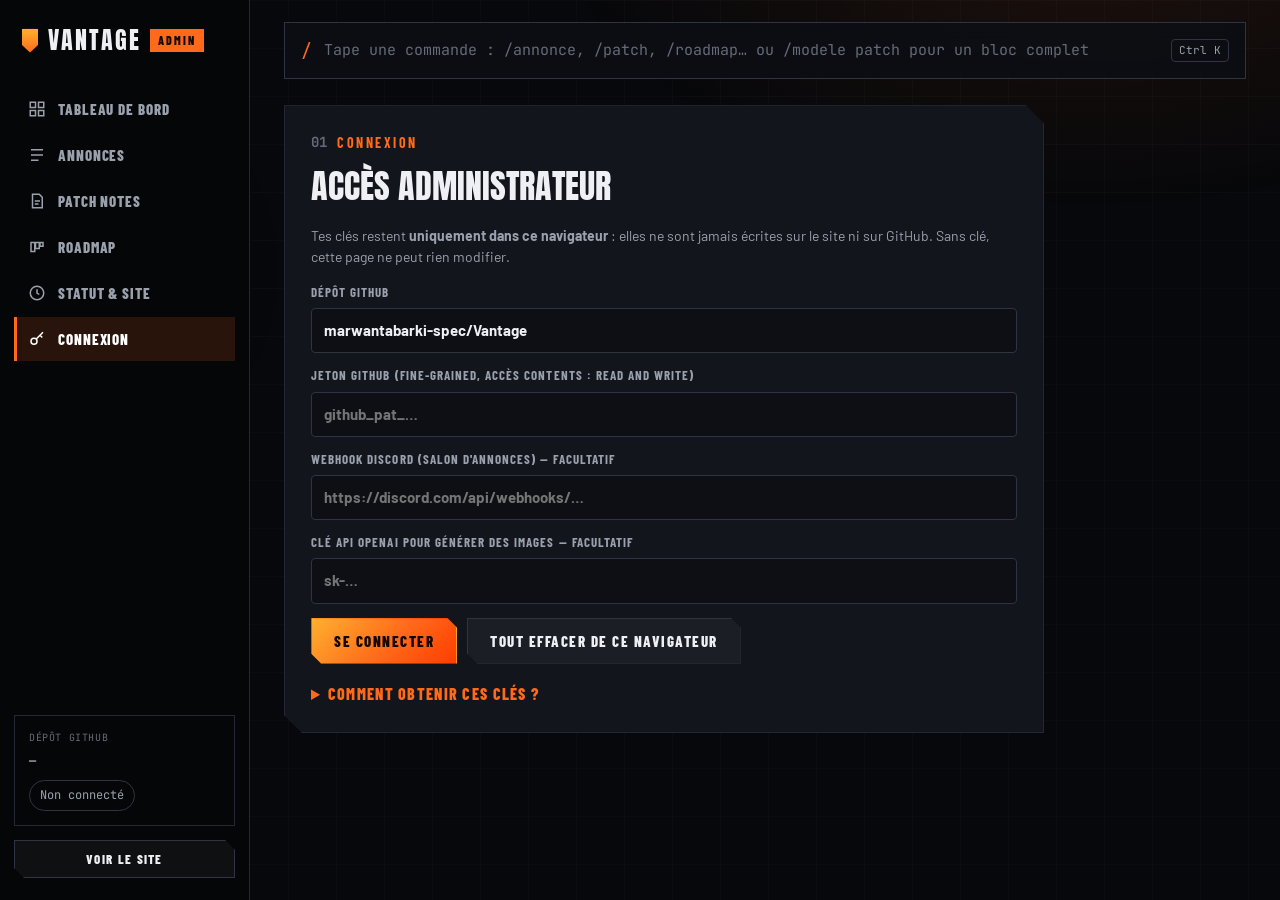
==== commit ba46c881: "Add files via upload" ====
--- a/admin/index.html
+++ b/admin/index.html
@@ -13,23 +13,58 @@
 <link rel="stylesheet" href="../assets/admin.css">
 </head>
 <body class="adm">
-<header class="top">
-  <div class="wrap top-in">
-    <a class="brand" href="../"><span class="mark"></span><span class="bname">VANTAGE</span></a>
-    <span class="adm-tag">ADMIN</span>
-    <nav class="nav adm-tabs" role="tablist">
-      <button data-tab="news" class="on">Annonces</button>
-      <button data-tab="patches">Patchs</button>
-      <button data-tab="roadmap">Roadmap</button>
-      <button data-tab="discord">Discord</button>
-      <button data-tab="site">Statut &amp; site</button>
-      <button data-tab="keys">Connexion</button>
-    </nav>
-    <span class="adm-sync" id="sync">Hors ligne</span>
+<div class="adm-shell">
+<aside class="adm-side">
+  <a class="brand" href="../"><span class="mark"></span><span class="bname">VANTAGE</span><span class="adm-tag">ADMIN</span></a>
+  <nav class="adm-tabs" role="tablist">
+    <button data-tab="dash" class="on"><svg viewBox="0 0 24 24" aria-hidden="true"><rect x="3" y="3" width="7" height="7"/><rect x="14" y="3" width="7" height="7"/><rect x="3" y="14" width="7" height="7"/><rect x="14" y="14" width="7" height="7"/></svg>Tableau de bord</button>
+    <button data-tab="news"><svg viewBox="0 0 24 24" aria-hidden="true"><path d="M4 5h16M4 12h16M4 19h10"/></svg>Annonces</button>
+    <button data-tab="patches"><svg viewBox="0 0 24 24" aria-hidden="true"><path d="M6 3h9l4 4v14H6z"/><path d="M9 12h7M9 16h5"/></svg>Patch notes</button>
+    <button data-tab="roadmap"><svg viewBox="0 0 24 24" aria-hidden="true"><path d="M4 6h5v12H4zM10 6h5v8h-5zM16 6h4v5h-4z"/></svg>Roadmap</button>
+    <button data-tab="site"><svg viewBox="0 0 24 24" aria-hidden="true"><circle cx="12" cy="12" r="9"/><path d="M12 7v5l3 2"/></svg>Statut &amp; site</button>
+    <button data-tab="keys"><svg viewBox="0 0 24 24" aria-hidden="true"><circle cx="8" cy="15" r="4"/><path d="M11 12l9-9M16 7l3 3"/></svg>Connexion</button>
+  </nav>
+  <div class="adm-repo"><small>Dépôt GitHub</small><span id="repo-name">—</span><span class="adm-sync" id="sync">Hors ligne</span></div>
+  <a class="btn btn-ghost sm" href="../" target="_blank" rel="noopener">Voir le site</a>
+</aside>
+
+<main class="adm-main">
+  <!-- COMMAND BAR -->
+  <div class="cmd" id="cmd">
+    <span class="cmd-ico" aria-hidden="true">/</span>
+    <textarea id="cmd-in" rows="1" autocomplete="off" spellcheck="false" placeholder="Tape une commande : /annonce, /patch, /roadmap… ou /modele patch pour un bloc complet" aria-label="Commande"></textarea>
+    <kbd>Ctrl K</kbd>
+    <div class="cmd-pop" id="cmd-pop" role="listbox" hidden></div>
   </div>
-</header>
 
-<main class="wrap adm-main">
+  <!-- DASHBOARD -->
+  <section id="tab-dash" class="tab on">
+    <div class="dash-head"><div><div class="kicker" id="dash-date">—</div><h1>Salle de contrôle</h1></div>
+      <div class="row" style="margin:0"><button class="btn btn-ghost" data-cmd="/roadmap ">+ Roadmap</button><button class="btn btn-ghost" data-cmd="/patch ">+ Patch note</button><button class="btn btn-primary" data-cmd="/annonce ">+ Annonce</button></div></div>
+    <div class="kpis">
+      <div class="kpi"><small>Joueurs en jeu</small><b id="kp-playing">—</b><span id="kp-age">relevé Roblox</span></div>
+      <div class="kpi"><small>Lobbies publics</small><b id="kp-servers">—</b><span>serveurs visibles</span></div>
+      <div class="kpi"><small>Visites totales</small><b id="kp-visits">—</b><span id="kp-fav">—</span></div>
+      <div class="kpi kpi-m"><small>État du site</small><b id="kp-mode">—</b><button class="btn btn-ghost sm" id="kp-toggle">Activer la maintenance</button></div>
+    </div>
+    <div class="dash-grid">
+      <section class="dcard">
+        <div class="dcard-h"><b>Contenus</b>
+          <div class="dfilt"><button class="on" data-df="all">Tout</button><button data-df="draft">Brouillons <em id="df-n">0</em></button><button data-df="live">Publiés</button></div>
+          <input id="d-search" type="search" placeholder="Rechercher…" aria-label="Rechercher un contenu"></div>
+        <div class="drow dhead"><span>Type</span><span>Titre</span><span>État</span><span>Discord</span><span>Date</span></div>
+        <div id="d-rows"></div>
+      </section>
+      <section class="dcard">
+        <div class="dcard-h"><b>Journal</b><span class="hint" style="margin:0">derniers commits</span></div>
+        <div id="d-log"><div class="empty">Connecte-toi pour voir l'historique.</div></div>
+        <div class="dhelp"><b>Commandes</b>
+          <code>/annonce Titre #Tag</code><code>/patch 1.8.0 Titre</code><code>/roadmap prévu Titre</code><code>/modele annonce|patch|roadmap</code><code>/maintenance Message</code><code>/enligne</code><span class="hint" style="margin:6px 0 0">Bloc complet : <b>Shift+Entrée</b> pour aller à la ligne. Clés <code>image:</code> <code>carte:</code> <code>galerie:</code> <code>tag:</code> <code>lien:</code> <code>résumé:</code> <code>texte:</code> · lignes <code>+</code> nouveau <code>^</code> amélioration <code>=</code> équilibrage <code>!</code> correction <code>~</code> perf · <code>* </code>à retenir · <code>## </code>section · <code>!publier</code> <code>!discord</code> <code>!épingler</code> · image <code>ia description</code> pour la générer.</span>
+        </div>
+      </section>
+    </div>
+  </section>
+
   <!-- LOGIN -->
   <section id="tab-keys" class="tab">
     <div class="adm-card">
@@ -38,7 +73,7 @@
       <p class="hint">Tes clés restent <b>uniquement dans ce navigateur</b> : elles ne sont jamais écrites sur le site ni sur GitHub. Sans clé, cette page ne peut rien modifier.</p>
       <label>Dépôt GitHub<input id="k-repo" placeholder="marwantabarki-spec/Vantage"></label>
       <label>Jeton GitHub (fine-grained, accès Contents : Read and write)<input id="k-gh" type="password" placeholder="github_pat_…" autocomplete="off"></label>
-      <label>Webhook Discord (salon d'annonces) — facultatif, tu pourras en ajouter d'autres dans l'onglet Discord<input id="k-wh" type="password" placeholder="https://discord.com/api/webhooks/…" autocomplete="off"></label>
+      <label>Webhook Discord (salon d'annonces) — facultatif<input id="k-wh" type="password" placeholder="https://discord.com/api/webhooks/…" autocomplete="off"></label>
       <label>Clé API OpenAI pour générer des images — facultatif<input id="k-ai" type="password" placeholder="sk-…" autocomplete="off"></label>
       <div class="row"><button class="btn btn-primary" id="k-save">Se connecter</button><button class="btn btn-ghost" id="k-clear">Tout effacer de ce navigateur</button></div>
       <details class="help"><summary>Comment obtenir ces clés ?</summary>
@@ -52,7 +87,7 @@
   </section>
 
   <!-- NEWS -->
-  <section id="tab-news" class="tab on">
+  <section id="tab-news" class="tab">
     <div class="adm-split">
       <aside class="adm-list"><div class="adm-lh"><b>Annonces</b><button class="btn btn-primary sm" id="news-new">+ Nouvelle</button></div><div id="news-list"></div></aside>
       <div class="adm-edit" id="news-edit"><div class="empty">Choisis une annonce ou crée-en une.</div></div>
@@ -69,44 +104,7 @@
 
   <!-- ROADMAP -->
   <section id="tab-roadmap" class="tab">
-    <div class="adm-card wide">
-      <div class="adm-lh"><div><div class="kicker"><span class="num">//</span>Roadmap</div><h2>Tableau</h2></div><button class="btn btn-primary" id="road-save">Enregistrer et publier</button></div>
-      <label>Note en haut de la page<input id="road-note"></label>
-      <div class="adm-board" id="road-board"></div>
-    </div>
-  </section>
-
-  <!-- DISCORD -->
-  <section id="tab-discord" class="tab">
-    <div class="dc-wrap">
-      <aside class="dc-side">
-        <div class="adm-card">
-          <div class="kicker"><span class="num">//</span>Webhook Discord</div>
-          <h2>Message</h2>
-          <p class="hint" id="dc-origin">Message libre</p>
-          <label>Salon<select id="dc-hooks"></select></label>
-          <div class="row tight"><button class="btn btn-ghost sm" id="dc-addhook">+ Webhook</button><button class="btn btn-ghost sm" id="dc-delhook">Retirer</button></div>
-          <div class="bt" style="margin-top:20px">Partir de la page du site</div>
-          <div class="row tight"><button class="btn btn-ghost sm" id="dc-t-news">Dernière annonce</button><button class="btn btn-ghost sm" id="dc-t-patch">Dernier patch</button><button class="btn btn-ghost sm" id="dc-t-road">Roadmap</button><button class="btn btn-ghost sm" id="dc-t-blank">Vierge</button></div>
-          <div class="bt" style="margin-top:20px">Mention</div>
-          <div class="row tight"><button class="btn btn-ghost sm" id="dc-ping-e">@everyone</button><button class="btn btn-ghost sm" id="dc-ping-h">@here</button></div>
-          <div class="bt" style="margin-top:20px">Cartes (10 max)</div>
-          <div id="dc-embeds"></div>
-          <button class="btn btn-ghost sm" id="dc-addemb">+ Carte</button>
-        </div>
-      </aside>
-      <div class="dc-main">
-        <div class="dc-tips">Clique sur un texte pour l’écrire · clique sur une image pour la changer (clic droit = retirer) · clique sur la barre de couleur · jusqu’à 4 images par carte (galerie)</div>
-        <div class="dc-preview" id="dc-preview"></div>
-        <div class="dc-actions">
-          <span class="dc-count" id="dc-count"></span>
-          <button class="btn btn-ghost" id="dc-json">Copier le JSON</button>
-          <button class="btn btn-ghost" id="dc-update" disabled>Mettre à jour le dernier envoi</button>
-          <button class="btn btn-discord" id="dc-send">Envoyer sur Discord</button>
-        </div>
-        <p class="hint" id="dc-last"></p>
-      </div>
-    </div>
+    <div id="road-board"></div>
   </section>
 
   <!-- SITE -->
@@ -126,6 +124,7 @@
     </div>
   </section>
 </main>
+</div>
 
 <!-- image picker -->
 <dialog id="imgdlg" class="adm-dlg">
@@ -155,6 +154,6 @@
 
 <div class="toast" role="status" aria-live="polite"></div>
 <script src="../assets/admin.js"></script>
-<script src="../assets/discord.js"></script>
+<script src="../assets/pageedit.js"></script>
 </body>
 </html>
--- a/assets/style.css
+++ b/assets/style.css
@@ -296,3 +296,97 @@
   .hero-status{max-width:none}
 }
 @media (prefers-reduced-motion:reduce){*,*::before,*::after{transition:none!important;animation:none!important}.rv{opacity:1;transform:none}}
+
+/* page images: section banners, announcement gallery, roadmap card images */
+.secimg{display:block;width:100%;aspect-ratio:21/9;object-fit:cover;margin:14px 0 6px;border:1px solid var(--line);max-height:300px}
+.gal{display:grid;gap:10px;margin:26px 0}
+.gal.n1{grid-template-columns:1fr}.gal.n2,.gal.n4{grid-template-columns:1fr 1fr}.gal.n3{grid-template-columns:2fr 1fr;grid-template-rows:1fr 1fr}
+.gal.n3>:first-child{grid-row:span 2}
+.gal a,.gal .gimg{display:block;overflow:hidden;border:1px solid var(--line);background:#000}
+.gal img{width:100%;height:100%;object-fit:cover;aspect-ratio:16/10;transition:transform .5s}
+.gal a:hover img{transform:scale(1.04)}
+.ritem .rimg{display:block;width:calc(100% + 28px);margin:-14px -14px 10px;aspect-ratio:16/9;object-fit:cover}
+@media (max-width:640px){.gal.n2,.gal.n3,.gal.n4{grid-template-columns:1fr}.gal.n3>:first-child{grid-row:auto}}
+
+/* ================================================================ v3 : patch notes index + home */
+.pbanner{position:relative;overflow:hidden;isolation:isolate;border-bottom:1px solid var(--line)}
+.pbanner .bgimg{opacity:.55}
+.pbanner::after{content:"";position:absolute;inset:0;z-index:-1;background:linear-gradient(0deg,var(--bg) 4%,rgba(7,8,11,.35) 60%,rgba(7,8,11,.75))}
+.pbanner .wrap{padding-top:120px;padding-bottom:56px}
+.pbanner h1{font-family:var(--head);text-transform:uppercase;font-size:clamp(56px,9vw,124px);line-height:.9;margin:8px 0 14px}
+.pfilter{display:flex;flex-wrap:wrap;gap:8px;align-items:center;margin:28px 0}
+.pchip{height:38px;padding:0 16px;border:1px solid var(--line2);background:transparent;color:#c6cad2;font-family:var(--cond);font-weight:800;text-transform:uppercase;letter-spacing:.12em;font-size:14px;cursor:pointer}
+.pchip:hover{border-color:var(--dim);color:var(--text)}
+.pchip.on{background:var(--text);color:var(--bg);border-color:var(--text)}
+.psearch{margin-left:auto;display:flex;align-items:center;gap:10px;height:40px;padding:0 14px;border:1px solid var(--line2);min-width:260px;color:var(--dim)}
+.psearch:focus-within{border-color:var(--accent)}
+.psearch svg{width:16px;height:16px;fill:none;stroke:currentColor;stroke-width:2.2;flex:none}
+.psearch input{all:unset;flex:1;font-size:15px;color:var(--text)}
+.pfeat{display:grid;grid-template-columns:1.25fr 1fr;text-decoration:none;background:var(--bg2);border:1px solid var(--line);transition:border-color .2s}
+.pfeat:hover{border-color:var(--line2)}
+.pfeat-im{position:relative;min-height:340px;background:#000;overflow:hidden}
+.pfeat-im img{position:absolute;inset:0;width:100%;height:100%;object-fit:cover;transition:transform .6s}
+.pfeat:hover .pfeat-im img,.pc2:hover .pc2-im img{transform:scale(1.04)}
+.pflag{position:absolute;left:0;top:20px;background:var(--accent);color:#140700;font-family:var(--cond);font-weight:800;text-transform:uppercase;letter-spacing:.18em;font-size:13px;padding:5px 14px}
+.pfeat-bd{padding:36px 40px;display:flex;flex-direction:column;gap:12px}
+.pfeat-bd h2{font-family:var(--head);text-transform:uppercase;font-size:clamp(34px,4vw,54px);line-height:.95}
+.pfeat-bd p{margin:0;color:#c6cad2;font-size:17px}
+.pdate{font-family:var(--cond);font-weight:700;text-transform:uppercase;letter-spacing:.14em;font-size:14px;color:var(--dim)}
+.ptags{display:flex;flex-wrap:wrap;gap:8px}
+.ptag{font-family:var(--cond);font-weight:800;text-transform:uppercase;letter-spacing:.14em;font-size:12px;padding:3px 9px;border:1px solid rgba(255,255,255,.25);color:#d6d9df}
+.ptag.hot{background:var(--accent);border-color:var(--accent);color:#140700}
+.pmore{margin-top:auto;font-family:var(--cond);font-weight:800;text-transform:uppercase;letter-spacing:.14em;font-size:14px;display:flex;align-items:center;gap:8px}
+.pmore i{font-style:normal;color:var(--accent);transition:transform .2s}
+.pmore.big{color:var(--accent);font-size:16px}
+.pfeat:hover .pmore i,.pc2:hover .pmore i{transform:translateX(4px)}
+.pcount{font-family:var(--cond);font-weight:700;text-transform:uppercase;letter-spacing:.14em;color:var(--dim)}
+.pgrid2{display:grid;grid-template-columns:repeat(3,1fr);gap:20px}
+.pc2{display:flex;flex-direction:column;text-decoration:none;background:var(--bg2);border:1px solid var(--line);transition:border-color .2s,transform .2s}
+.pc2:hover{border-color:var(--line2);transform:translateY(-3px)}
+.pc2[hidden]{display:none}
+.pc2-im{position:relative;aspect-ratio:16/9;background:#000;overflow:hidden}
+.pc2-im img{width:100%;height:100%;object-fit:cover;transition:transform .6s}
+.pc2-im .ver{position:absolute;left:12px;top:12px;font-family:var(--mono);font-size:12px;background:rgba(0,0,0,.7);padding:3px 8px}
+.pc2-bd{padding:18px 20px 22px;display:flex;flex-direction:column;gap:8px;flex:1}
+.pc2-bd h3{font-family:var(--head);text-transform:uppercase;font-size:27px;line-height:1}
+.pc2-bd p{margin:0;color:var(--dim);font-size:15px;display:-webkit-box;-webkit-line-clamp:3;-webkit-box-orient:vertical;overflow:hidden}
+.pempty{padding:40px;text-align:center;color:var(--dim);border:1px dashed var(--line2)}
+.pmorewrap{display:flex;justify-content:center;margin:30px 0 10px}
+/* home */
+.hero2{display:grid;grid-template-columns:minmax(0,1fr) minmax(0,1.1fr);min-height:600px;border-bottom:1px solid var(--line)}
+.h2-txt{padding:64px 48px 52px max(28px,calc((100vw - 1240px)/2 + 28px));display:flex;flex-direction:column;gap:22px;justify-content:center;border-right:1px solid var(--line)}
+.h2-txt h1{font-family:var(--head);text-transform:uppercase;font-size:clamp(52px,6.4vw,104px);line-height:.88}
+.h2-img{position:relative;overflow:hidden;isolation:isolate;background:#000;min-height:360px}
+.h2-img .bgimg{opacity:1}
+.h2-img::after{content:"";position:absolute;inset:0;z-index:-1;background:linear-gradient(90deg,rgba(7,8,11,.5),transparent 40%),linear-gradient(0deg,rgba(7,8,11,.7),transparent 40%)}
+.h2-img .fig{position:absolute;left:22px;top:20px;font-family:var(--mono);font-size:11px;letter-spacing:.08em;color:#e9eaee}
+.h2-img .hero-status{position:absolute;right:24px;bottom:24px;min-width:260px}
+.home2{display:grid;grid-template-columns:minmax(0,1fr) 400px;gap:40px;align-items:start}
+.nrows{border-top:2px solid var(--line2)}
+.nrow{display:grid;grid-template-columns:64px 180px 1fr auto;gap:20px;align-items:center;padding:16px 0;border-bottom:1px solid var(--line);text-decoration:none;transition:background .2s}
+.nrow:hover{background:rgba(255,255,255,.02)}
+.nr-d{font-family:var(--mono);font-size:13px;color:var(--dim)}
+.nrow img{width:180px;aspect-ratio:16/8;object-fit:cover}
+.nr-t{display:flex;flex-direction:column;align-items:flex-start;gap:6px}
+.nr-t b{font-family:var(--head);font-weight:400;text-transform:uppercase;font-size:24px;line-height:1.05}
+.nrow .pin{font-style:normal;font-family:var(--mono);font-size:11px;color:var(--accent)}
+.rsnap{margin-top:72px;background:var(--bg2);border:1px solid var(--line);padding:26px;clip-path:var(--cut)}
+.rsnap h3{font-family:var(--head);text-transform:uppercase;font-size:32px;margin:6px 0 14px}
+.rsnap ul{list-style:none;margin:0 0 18px;padding:0}
+.rsnap li{display:grid;grid-template-columns:22px 1fr;gap:12px;padding:12px 0;border-top:1px solid var(--line)}
+.rsnap li i{width:13px;height:13px;margin-top:5px;border:2px solid var(--dim)}
+.rsnap li.rs-progress i{background:var(--accent);border-color:var(--accent)}
+.rsnap li.rs-planned i{border-color:var(--text)}
+.rsnap li b{display:block;font-family:var(--cond);font-weight:700;text-transform:uppercase;letter-spacing:.04em;font-size:17px}
+.rsnap li small{font-family:var(--mono);font-size:11px;color:var(--dim)}
+.rsnap .btn{width:100%;justify-content:center}
+@media (max-width:1080px){.pgrid2{grid-template-columns:1fr 1fr}.pfeat{grid-template-columns:1fr}.pfeat-im{min-height:260px}.hero2{grid-template-columns:1fr}.h2-txt{border-right:0;padding:48px 28px}.home2{grid-template-columns:1fr}.rsnap{margin-top:20px}}
+@media (max-width:640px){.pgrid2{grid-template-columns:1fr}.psearch{margin-left:0;min-width:0;width:100%}.pfeat-bd{padding:24px}.nrow{grid-template-columns:48px 1fr}.nrow img{display:none}.nrow .pin{display:none}.h2-txt{padding:36px 20px}.h2-img .hero-status{left:16px;right:16px;min-width:0}}
+.pfeat[hidden]{display:none}
+.hero2+.wrap>.stats{margin-top:28px}
+.h2-txt h1{font-size:clamp(44px,4.8vw,86px);overflow-wrap:anywhere;hyphens:auto}
+.h2-txt{min-width:0}
+[data-pmore][hidden]{display:none}
+.pc2-im .ver{z-index:1}
+.h2-txt h1{hyphens:manual;overflow-wrap:break-word;font-size:clamp(44px,4.6vw,84px)}
+.h2-txt h1{font-size:clamp(40px,4.1vw,74px)}
--- a/assets/admin.css
+++ b/assets/admin.css
@@ -65,76 +65,140 @@
 @media (max-width:900px){.adm-split{grid-template-columns:1fr}.adm-list{position:static}.adm-board{grid-template-columns:1fr 1fr}.grid2,.grid3{grid-template-columns:1fr}.adm .top-in{flex-wrap:wrap;height:auto;padding:10px 0}.adm-tabs{order:3;width:100%;overflow:auto}}
 @media (max-width:560px){.adm-board{grid-template-columns:1fr}.itemrow{grid-template-columns:1fr auto}.itemrow select{grid-column:1/-1}}
 
-/* ---------------------------------------------------------------- Discord composer */
-.dc-wrap{display:grid;grid-template-columns:330px 1fr;gap:20px;align-items:start}
-.dc-side{position:sticky;top:90px}
-.dc-side .adm-card{padding:20px}
-.row.tight{margin-top:8px;gap:6px}
-.dc-emb{background:var(--bg2);border:1px solid var(--line);padding:10px;margin:8px 0;display:flex;flex-direction:column;gap:6px}
-.dc-emb b{font-family:var(--cond);text-transform:uppercase;letter-spacing:.08em;display:flex;align-items:center;gap:8px}
-.dc-sw{position:absolute;width:0;height:0}
-.dc-emb input{font-size:13px;padding:7px 9px}
-.mini{background:var(--panel2);border:1px solid var(--line2);color:var(--dim);padding:5px 8px;cursor:pointer;font-family:var(--cond);font-weight:700;letter-spacing:.04em;font-size:12px;text-transform:uppercase}
-.mini:hover{color:var(--text);border-color:var(--accent)} .mini.bad:hover{border-color:var(--bad);color:var(--bad)}
-.dc-tips{font-family:var(--cond);font-weight:600;letter-spacing:.06em;text-transform:uppercase;font-size:12px;color:var(--dim);margin-bottom:10px}
-.dc-preview{background:#313338;border:1px solid #1e1f22;border-radius:8px;padding:18px 18px 22px;font-family:'gg sans','Noto Sans','Barlow',system-ui,sans-serif;color:#dbdee1;font-size:15px;line-height:1.375}
-.dc-actions{display:flex;flex-wrap:wrap;align-items:center;gap:10px;margin-top:14px}
-.dc-count{margin-right:auto;font-family:var(--mono);font-size:12px;color:var(--dim)}
-.dc-count.bad{color:var(--bad)}
-.dc-actions .btn:disabled{opacity:.45;cursor:not-allowed;transform:none}
-/* discord look */
-.dmsg{display:flex;gap:16px}
-.dav{flex:none;width:40px;height:40px;border-radius:50%;overflow:hidden;border:0;padding:0;cursor:pointer;background:var(--accent);color:#140700;font-family:var(--head);font-size:20px}
-.dav img{width:100%;height:100%;object-fit:cover}
-.dbody{flex:1;min-width:0}
-.dhead{display:flex;align-items:baseline;gap:6px;flex-wrap:wrap}
-.dname{font-weight:600;color:#f2f3f5;font-size:16px}
-.dapp{background:#5865f2;color:#fff;font-size:10px;font-weight:700;padding:1px 5px;border-radius:3px;letter-spacing:.02em;transform:translateY(-2px)}
-.dtime{color:#949ba4;font-size:12px}
-.dcontent{margin:2px 0 4px;white-space:normal;min-height:22px}
-.ment{background:rgba(88,101,242,.3);color:#c9cdfb;border-radius:3px;padding:0 2px;font-weight:500}
-.demb{position:relative;display:grid;grid-template-columns:4px 1fr;max-width:520px;background:#2b2d31;border-radius:4px;margin-top:8px;overflow:hidden}
-.demb>.dgrid,.demb>.dimgs,.demb>.dfoot{grid-column:2}
-.dbar{grid-row:1/span 3;background:var(--bar);cursor:pointer;position:relative}
-.dbar input{position:absolute;inset:0;opacity:0;cursor:pointer;width:100%;height:100%}
-.dgrid{display:grid;grid-template-columns:1fr auto;gap:16px;padding:10px 16px 0 12px}
-.dmain{min-width:0}
-.dauthor{display:flex;align-items:center;gap:8px;margin-top:4px}
-.dauthor img{width:24px;height:24px;border-radius:50%}
-.dauthn{font-size:14px;font-weight:600;color:#f2f3f5}
-.dtitle{font-weight:600;color:#f2f3f5;font-size:16px;margin-top:6px}
-.dtitle.linked{color:#00a8fc}
-.ddesc{font-size:14px;margin-top:6px;color:#dbdee1}
-.ddesc a,.dfv a,.dcontent a{color:#00a8fc;text-decoration:none}
-.ddesc code,.dfv code{background:#1e1f22;padding:1px 4px;border-radius:3px;font-size:13px}
-.ddesc .dq{display:block;border-left:4px solid #4e5058;padding-left:10px}
-.ddesc .h1{font-size:22px;font-weight:700;display:block}.ddesc .h2{font-size:19px;font-weight:700;display:block}.ddesc .h3{font-size:16px;font-weight:700;display:block}
-.dfields{display:flex;flex-wrap:wrap;gap:8px 0;margin-top:8px}
-.dfield{position:relative;flex:0 0 100%;padding-right:4px}
-.dfield.inl{flex:0 0 33.33%}
-.dfn{font-size:14px;font-weight:600;color:#f2f3f5}
-.dfv{font-size:14px}
-.dftools{position:absolute;right:0;top:-2px;display:none;gap:2px}
-.dfield:hover .dftools{display:flex}
-.dftools button,.dadd{background:#1e1f22;border:1px solid #3f4147;color:#b5bac1;font-size:11px;padding:1px 6px;cursor:pointer;border-radius:3px}
-.dadd{margin:8px 0 2px;opacity:.6}.dadd:hover,.dftools button:hover{opacity:1;color:#fff;border-color:var(--accent)}
-.dthumb{width:80px;height:80px;border:0;padding:0;border-radius:4px;overflow:hidden;cursor:pointer;background:transparent;margin-top:8px}
-.dthumb img{width:100%;height:100%;object-fit:cover}
-.dimgs{display:grid;gap:4px;padding:12px 16px 0 12px}
-.dimgs.n1{grid-template-columns:1fr}.dimgs.n2,.dimgs.n3,.dimgs.n4{grid-template-columns:1fr 1fr}
-.dimg{border:0;padding:0;cursor:pointer;border-radius:4px;overflow:hidden;background:transparent;min-height:60px}
-.dimg img{width:100%;max-height:300px;object-fit:cover;display:block}
-.dimgs.n3 .dimg:first-child{grid-row:span 2}
-.empty-img{border:1px dashed #4e5058!important;color:#949ba4;font-size:12px;display:flex;align-items:center;justify-content:center;background:rgba(255,255,255,.02)}
-.empty-img:hover{border-color:var(--accent)!important;color:#fff}
-.dthumb.empty-img{opacity:.55}
-.dimg.add{min-height:44px}
-.dfoot{display:flex;align-items:center;gap:6px;padding:8px 16px 14px 12px;font-size:12px;color:#949ba4}
-.dfoot img{width:20px;height:20px;border-radius:50%}
-.dfoottxt{font-size:12px;color:#b5bac1}
-/* in-place editing */
-.ed{outline:none;border-radius:3px;cursor:text;min-width:40px;transition:background .15s}
-.ed:hover{background:rgba(255,255,255,.04);box-shadow:0 0 0 1px rgba(255,106,26,.35)}
-.ed.editing{background:#1e1f22;box-shadow:0 0 0 2px var(--accent);white-space:pre-wrap;font-family:var(--mono);font-size:13px;color:#e6e6e6;padding:2px 4px}
-.ed:empty::before{content:attr(data-ph);color:#6d6f78;font-style:italic;font-weight:400}
-@media (max-width:1000px){.dc-wrap{grid-template-columns:1fr}.dc-side{position:static}.dfield.inl{flex-basis:50%}}
+/* ---------------------------------------------------------------- page editor (preview of the real page) */
+.adm-edit{padding:0;background:none;border:0;min-height:0}
+.pe-bar{background:var(--panel);border:1px solid var(--line);padding:16px 18px;margin-bottom:18px}
+.pe-bar label{margin:6px 0}
+.pe-lab{font-family:var(--cond);font-weight:800;text-transform:uppercase;letter-spacing:.14em;font-size:12px;color:var(--accent);margin:18px 0 8px}
+.pe-cards{max-width:420px}
+.pe-card{pointer-events:auto;transform:none!important;clip-path:none}
+.pe-card .nimg,.pe-card .pimg{position:relative}
+.pe-page{border:1px solid var(--line2);background:var(--bg);overflow:hidden;position:relative}
+.pe-page .phero .wrap{padding-top:40px;padding-bottom:44px}
+.pe-page h1{font-size:clamp(36px,4vw,64px);max-width:none;overflow-wrap:normal}
+.pe-page .pgrid{margin-top:28px}
+.pe-page .side{position:static}
+.pe-page .wrap.narrow,.pe-page .wrap{padding-left:28px;padding-right:28px}
+/* editable texts */
+.pe{white-space:pre-wrap;outline:none;border-radius:3px;cursor:text;transition:box-shadow .15s,background .15s;min-width:30px}
+.pe:hover{box-shadow:0 0 0 1px rgba(255,106,26,.45);background:rgba(255,106,26,.04)}
+.pe:focus{box-shadow:0 0 0 2px var(--accent);background:rgba(255,106,26,.06)}
+.pe:empty::before{content:attr(data-ph);color:var(--dimmer);font-style:italic}
+.pe-text{white-space:pre-wrap;font-size:19px;color:#d6d9df;line-height:1.6;min-height:120px}
+.pe-li{position:relative}
+.notes .pe-li{grid-template-columns:140px 1fr auto}
+.pe-tag{background:none;border:0;text-align:left;cursor:pointer;padding:2px 0 0;font:inherit;font-family:var(--cond);font-weight:800;font-size:13px;letter-spacing:.1em}
+.pe-tag:hover{text-decoration:underline}
+.pe-tools{display:none;gap:3px;align-self:start}
+.pe-li:hover>.pe-tools,.pe-sec h2:hover .pe-tools,.pe-ritem:hover>.pe-tools{display:inline-flex}
+.pe-sec h2 .pe-tools{margin-left:auto;font-family:var(--body)}
+.pe-ritem{position:relative}.pe-ritem>.pe-tools{position:absolute;right:6px;top:6px}
+.pe-tools button,.pe-x{background:var(--bg2);border:1px solid var(--line2);color:var(--dim);font-size:11px;padding:2px 6px;cursor:pointer;line-height:1.4}
+.pe-tools button:hover,.pe-x:hover{color:var(--text);border-color:var(--accent)}
+.hl .pe-x{margin-left:6px;opacity:0}.hl li:hover .pe-x{opacity:1}
+.pe-add{display:inline-block;background:none;border:1px dashed var(--line2);color:var(--dim);font-family:var(--cond);font-weight:800;text-transform:uppercase;letter-spacing:.1em;font-size:12px;padding:7px 12px;margin-top:10px;cursor:pointer}
+.pe-add:hover{border-color:var(--accent);color:var(--text)}
+.pe-add.big{display:block;width:100%;padding:14px;margin-top:28px;font-size:14px}
+.pe-add.sm{padding:5px 10px;margin:8px 0 4px}
+/* image slots */
+.pi{position:relative;display:block;width:100%;border:0;padding:0;margin:0;background:#000;cursor:pointer;overflow:hidden}
+.pi img{width:100%;height:100%;object-fit:cover;display:block}
+.pi-l{position:absolute;left:8px;bottom:8px;font-family:var(--cond);font-weight:800;text-transform:uppercase;letter-spacing:.08em;font-size:12px;color:#fff;background:rgba(0,0,0,.65);padding:4px 8px;opacity:0;transition:opacity .15s}
+.pi:hover .pi-l,.pi-empty .pi-l{opacity:1}
+.pi:hover{outline:2px solid var(--accent);outline-offset:-2px}
+.pi-empty{background:repeating-linear-gradient(45deg,var(--bg2) 0 10px,var(--panel) 10px 20px);border:1px dashed var(--line2);min-height:90px}
+.pi-empty .pi-l{position:static;display:block;padding:34px 10px;background:none;color:var(--dim);text-align:center}
+.cardimg{height:100%}
+.heroimg{position:absolute;right:16px;top:16px;width:220px;aspect-ratio:16/9;z-index:3;border:1px solid var(--line2);height:auto}
+.heroimg .pi-l{opacity:1}
+.secimg{aspect-ratio:21/9;margin:10px 0 6px;max-height:260px}
+.rimg{aspect-ratio:16/9;margin:-14px -14px 10px;width:calc(100% + 28px)}
+.gal .gimg{aspect-ratio:16/10}
+
+/* ================================================================ v3 : sidebar shell, dashboard, command bar */
+.adm-shell{display:grid;grid-template-columns:250px minmax(0,1fr);min-height:100vh}
+.adm-side{position:sticky;top:0;height:100vh;display:flex;flex-direction:column;gap:6px;padding:22px 14px;background:#050608;border-right:1px solid var(--line)}
+.adm-side .brand{padding:0 8px 22px;gap:10px}
+.adm-side .bname{font-size:24px}
+.adm-side .adm-tabs{display:flex;flex-direction:column;gap:2px}
+.adm-side .adm-tabs button{display:flex;align-items:center;gap:12px;width:100%;height:44px;padding:0 14px;text-align:left;font-size:15px;letter-spacing:.06em}
+.adm-side .adm-tabs button svg{width:18px;height:18px;fill:none;stroke:currentColor;stroke-width:2;flex:none}
+.adm-side .adm-tabs button:hover{color:var(--text);background:rgba(255,255,255,.03)}
+.adm-side .adm-tabs button.on{color:#fff;background:rgba(255,106,26,.14);box-shadow:inset 3px 0 0 var(--accent)}
+.adm-side .adm-tabs button.on::after{display:none}
+.adm-repo{margin-top:auto;display:flex;flex-direction:column;gap:6px;padding:14px;border:1px solid var(--line);font-family:var(--mono);font-size:12px}
+.adm-repo small{color:var(--dimmer);text-transform:uppercase;letter-spacing:.06em;font-size:10px}
+.adm-repo .adm-sync{margin:4px 0 0;align-self:flex-start}
+.adm-side>.btn{justify-content:center;margin-top:8px}
+.adm-main{padding:22px 34px 80px;max-width:1500px;width:100%}
+/* command bar */
+.cmd{position:sticky;top:0;z-index:40;display:flex;align-items:center;gap:12px;height:56px;padding:0 16px;margin:0 0 26px;background:rgba(13,15,20,.92);backdrop-filter:blur(10px);border:1px solid var(--line2)}
+.cmd:focus-within{border-color:var(--accent);box-shadow:0 0 0 3px rgba(255,106,26,.15)}
+.cmd-ico{font-family:var(--mono);font-size:18px;color:var(--accent)}
+.adm .cmd input{all:unset;flex:1;font-family:var(--mono);font-size:15px;color:var(--text)}
+.adm .cmd input::placeholder{color:var(--dimmer)}
+.cmd kbd{font-family:var(--mono);font-size:11px;color:var(--dim);border:1px solid var(--line2);padding:2px 7px;border-radius:4px}
+.cmd-pop{position:absolute;left:-1px;right:-1px;top:calc(100% + 6px);background:var(--panel);border:1px solid var(--line2);box-shadow:0 20px 50px -10px #000;padding:6px}
+.cmd-pop button{display:grid;grid-template-columns:130px 140px 1fr;gap:12px;align-items:center;width:100%;padding:10px 12px;background:none;border:0;color:var(--text);text-align:left;cursor:pointer;font:inherit}
+.cmd-pop button.on,.cmd-pop button:hover{background:rgba(255,106,26,.12)}
+.cmd-pop b{font-family:var(--mono);font-weight:500;color:var(--accent)}
+.cmd-pop em{font-family:var(--mono);font-style:normal;font-size:13px;color:var(--dim)}
+.cmd-pop span{font-size:14px;color:#c6cad2}
+/* dashboard */
+.dash-head{display:flex;align-items:flex-end;justify-content:space-between;gap:16px;flex-wrap:wrap;margin-bottom:22px}
+.dash-head .kicker{text-transform:capitalize}
+.dash-head h1{font-family:var(--head);text-transform:uppercase;font-size:clamp(40px,4vw,58px);line-height:.95;margin-top:4px}
+.kpis{display:grid;grid-template-columns:repeat(4,1fr);gap:14px;margin-bottom:16px}
+.kpi{display:flex;flex-direction:column;gap:4px;padding:18px 20px;background:var(--panel);border:1px solid var(--line)}
+.kpi small{font-family:var(--mono);font-size:10px;letter-spacing:.06em;text-transform:uppercase;color:var(--dim)}
+.kpi b{font-family:var(--head);font-weight:400;font-size:44px;line-height:1.05}
+.kpi span{font-family:var(--mono);font-size:12px;color:var(--dim)}
+.kpi-m{background:#050608}
+.kpi-m b{font-size:30px;margin:4px 0 6px}
+.kpi-m b.m-online{color:var(--new)}.kpi-m b.m-maintenance{color:var(--fix)}.kpi-m b.m-degraded{color:var(--bad)}
+.kpi-m .btn{align-self:flex-start}
+.dash-grid{display:grid;grid-template-columns:minmax(0,1fr) 340px;gap:14px;align-items:start}
+.dcard{background:var(--panel);border:1px solid var(--line)}
+.dcard-h{display:flex;align-items:center;gap:16px;flex-wrap:wrap;padding:14px 18px}
+.dcard-h>b{font-family:var(--cond);font-weight:800;text-transform:uppercase;letter-spacing:.08em;font-size:18px}
+.dfilt{display:flex;gap:4px}
+.dfilt button{height:30px;padding:0 12px;background:transparent;border:1px solid var(--line2);color:var(--dim);font-family:var(--cond);font-weight:800;text-transform:uppercase;letter-spacing:.08em;font-size:13px;cursor:pointer}
+.dfilt button.on{background:var(--text);color:var(--bg);border-color:var(--text)}
+.dfilt em{font-style:normal;font-family:var(--mono);font-size:11px;margin-left:4px;color:var(--accent)}
+.adm .dcard-h input{margin-left:auto;width:220px;height:34px;padding:0 10px}
+.drow{display:grid;grid-template-columns:90px minmax(0,1fr) 100px 90px 60px;gap:14px;align-items:center;width:100%;padding:12px 18px;border:0;border-top:1px solid var(--line);background:none;color:var(--text);text-align:left;font:inherit;font-size:15px;cursor:pointer}
+button.drow:hover{background:rgba(255,255,255,.03)}
+.drow.isdraft{background:rgba(255,106,26,.05)}
+.dhead{cursor:default;font-family:var(--mono);font-size:10px;letter-spacing:.06em;text-transform:uppercase;color:var(--dim);padding-top:8px;padding-bottom:8px;border-top:1px solid var(--line2)}
+.drow .dt{font-weight:600;white-space:nowrap;overflow:hidden;text-overflow:ellipsis}
+.drow .pill{justify-self:start;font-family:var(--mono);font-size:11px;padding:2px 8px;border:1px solid var(--line2);color:#c6cad2;text-transform:uppercase}
+.drow .p-draft{color:var(--accent);border-color:rgba(255,106,26,.5)}
+.drow .p-live{color:var(--new);border-color:rgba(61,220,132,.45)}
+.drow .dd{font-family:var(--mono);font-size:12px;color:var(--dim)}
+.drow .d-ok{color:#8b95ff}
+#d-log{padding:0 18px}
+.lrow{display:grid;grid-template-columns:52px 1fr;gap:10px;padding:10px 0;border-top:1px solid var(--line);font-size:14px}
+.lrow span:first-child{font-family:var(--mono);font-size:11px;color:var(--dim);padding-top:2px}
+.dhelp{margin:14px 18px 18px;padding:14px;border:1px dashed var(--line2);display:flex;flex-direction:column;gap:6px}
+.dhelp b{font-family:var(--cond);font-weight:800;text-transform:uppercase;letter-spacing:.08em;font-size:13px;color:var(--dim)}
+.dhelp code{font-family:var(--mono);font-size:12px;color:#ffd1b3}
+.drb{display:inline-block;font-family:var(--mono);font-size:10px;text-transform:uppercase;color:var(--accent);border:1px solid rgba(255,106,26,.5);padding:0 5px;margin-right:2px;vertical-align:1px}
+.drafttg{display:flex!important;flex-direction:row!important;align-items:flex-start;gap:10px;padding:10px 12px;margin:0 0 10px!important;background:rgba(255,106,26,.07);border:1px solid rgba(255,106,26,.3);text-transform:none!important;letter-spacing:0!important;font-family:var(--body)!important;font-size:14px!important;color:#e6e8ec!important}
+.drafttg b{font-family:var(--cond);text-transform:uppercase;letter-spacing:.08em;color:var(--accent)}
+.adm-main .adm-list{top:80px}
+@media (max-width:1100px){.dash-grid{grid-template-columns:1fr}.kpis{grid-template-columns:1fr 1fr}}
+@media (max-width:860px){.adm-shell{grid-template-columns:1fr}.adm-side{position:static;height:auto;flex-direction:column}.adm-side .adm-tabs{flex-direction:row;overflow-x:auto}.adm-side .adm-tabs button{width:auto;white-space:nowrap}.adm-repo{margin-top:8px}.adm-main{padding:16px}.cmd kbd{display:none}.cmd-pop button{grid-template-columns:110px 1fr}.cmd-pop span{grid-column:1/-1}.drow{grid-template-columns:80px minmax(0,1fr) 90px}.drow>:nth-child(4),.drow>:nth-child(5){display:none}}
+.adm-main{min-width:0}
+@media (max-width:860px){.kpis{grid-template-columns:1fr 1fr}.dcard-h input{width:100%!important;margin-left:0!important}.dash-head .row{flex-wrap:wrap}.adm-side .brand{padding-bottom:10px}}
+@media (max-width:860px){.adm-shell{grid-template-columns:minmax(0,1fr)}.adm-side{min-width:0}.adm-side .adm-tabs{max-width:100%}}
+@media (max-width:860px){.kpis{grid-template-columns:minmax(0,1fr) minmax(0,1fr)}.kpi{min-width:0}.kpi-m .btn{white-space:normal}}
+/* multi-line command */
+.cmd{height:auto;min-height:56px;padding-top:0;padding-bottom:0}
+.adm .cmd textarea{all:unset;flex:1;font-family:var(--mono);font-size:15px;line-height:1.55;color:var(--text);white-space:pre-wrap;padding:16px 0;resize:none;overflow:auto;max-height:420px}
+.adm .cmd textarea::placeholder{color:var(--dimmer)}
+.cmd.multi{align-items:flex-start}
+.cmd.multi .cmd-ico,.cmd.multi kbd{margin-top:18px}
+.cmd-tpl{display:flex;align-items:center;flex-wrap:wrap;gap:6px;padding:10px 12px 6px;border-top:1px solid var(--line);margin-top:4px;font-family:var(--cond);font-weight:700;text-transform:uppercase;letter-spacing:.08em;font-size:13px;color:var(--dim)}
+.cmd-pop .cmd-tpl button{display:inline-block;width:auto;padding:4px 10px;border:1px solid var(--line2);font-family:var(--cond);font-weight:800;text-transform:uppercase;letter-spacing:.08em;font-size:12px;color:var(--text)}
+.cmd-tpl small{margin-left:auto;font-family:var(--mono);text-transform:none;letter-spacing:0;font-size:11px;color:var(--dimmer)}
+.dhelp .hint code{font-size:11px}
